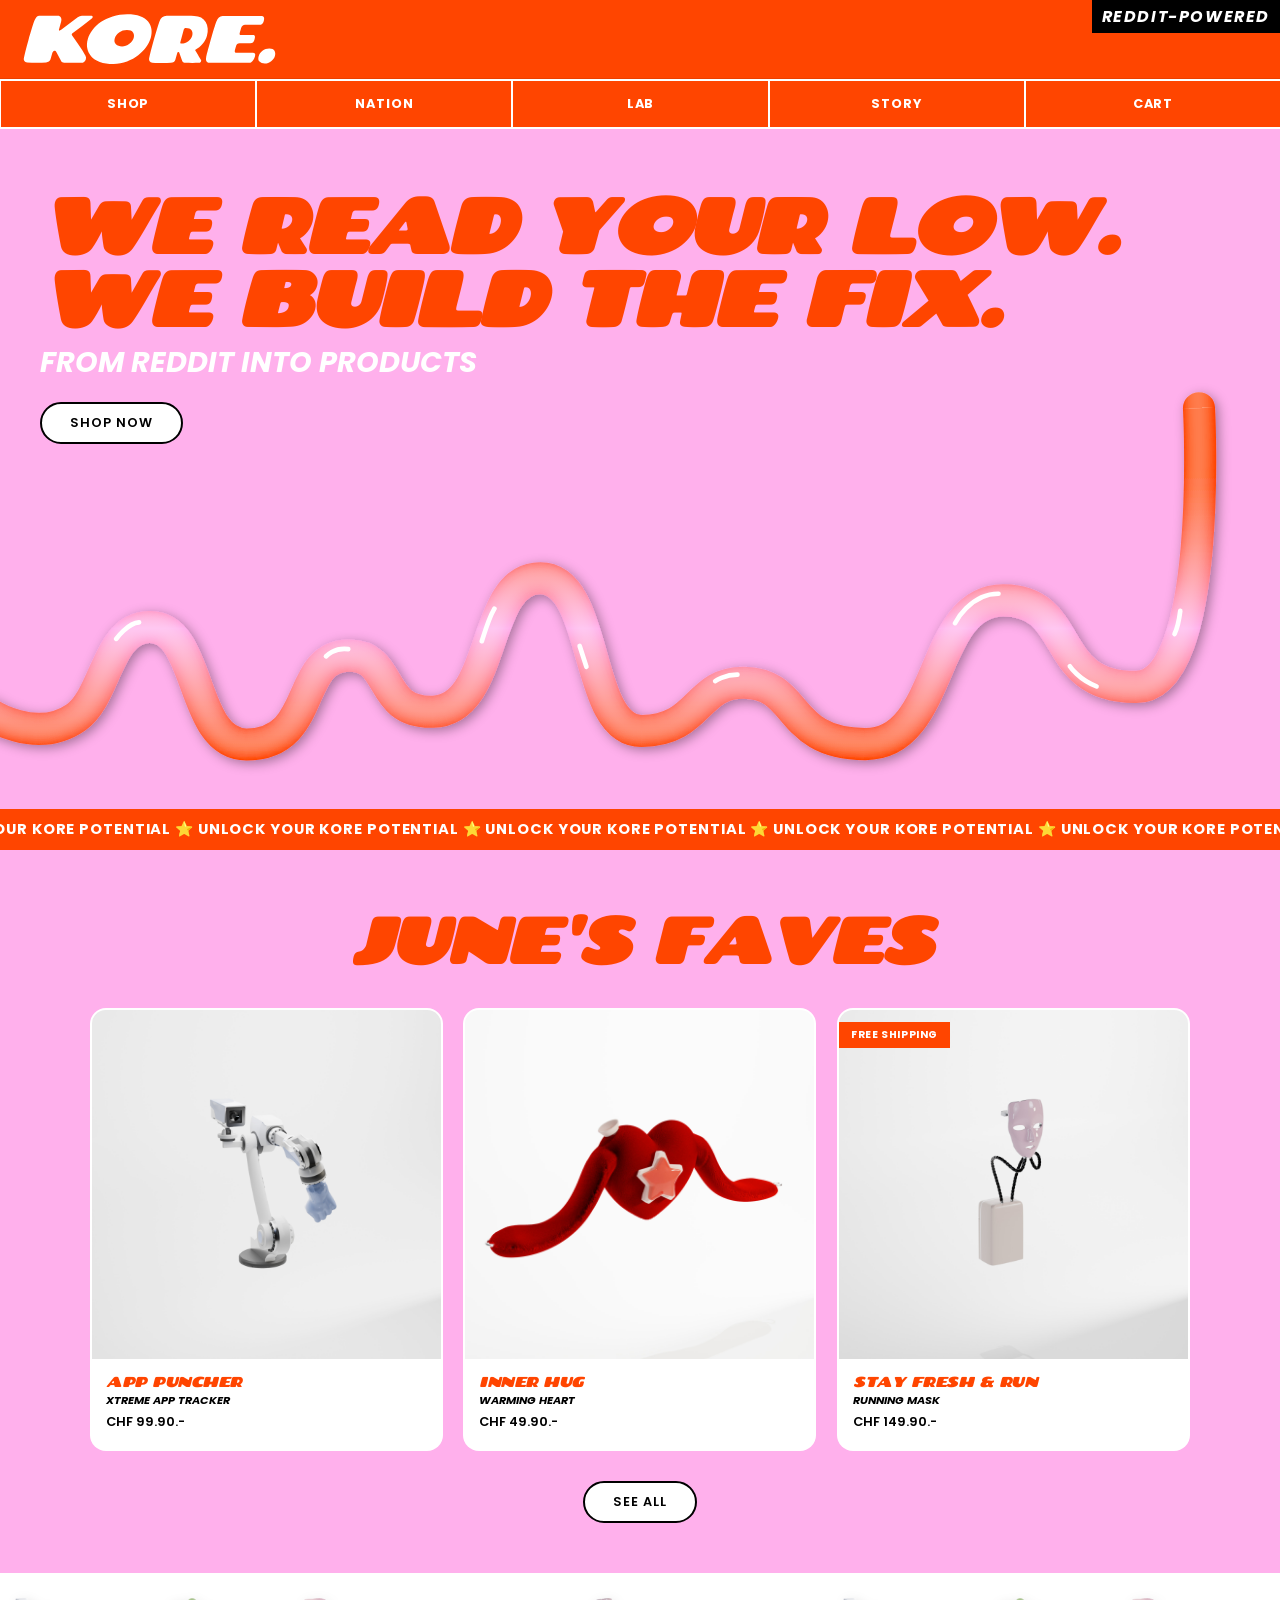
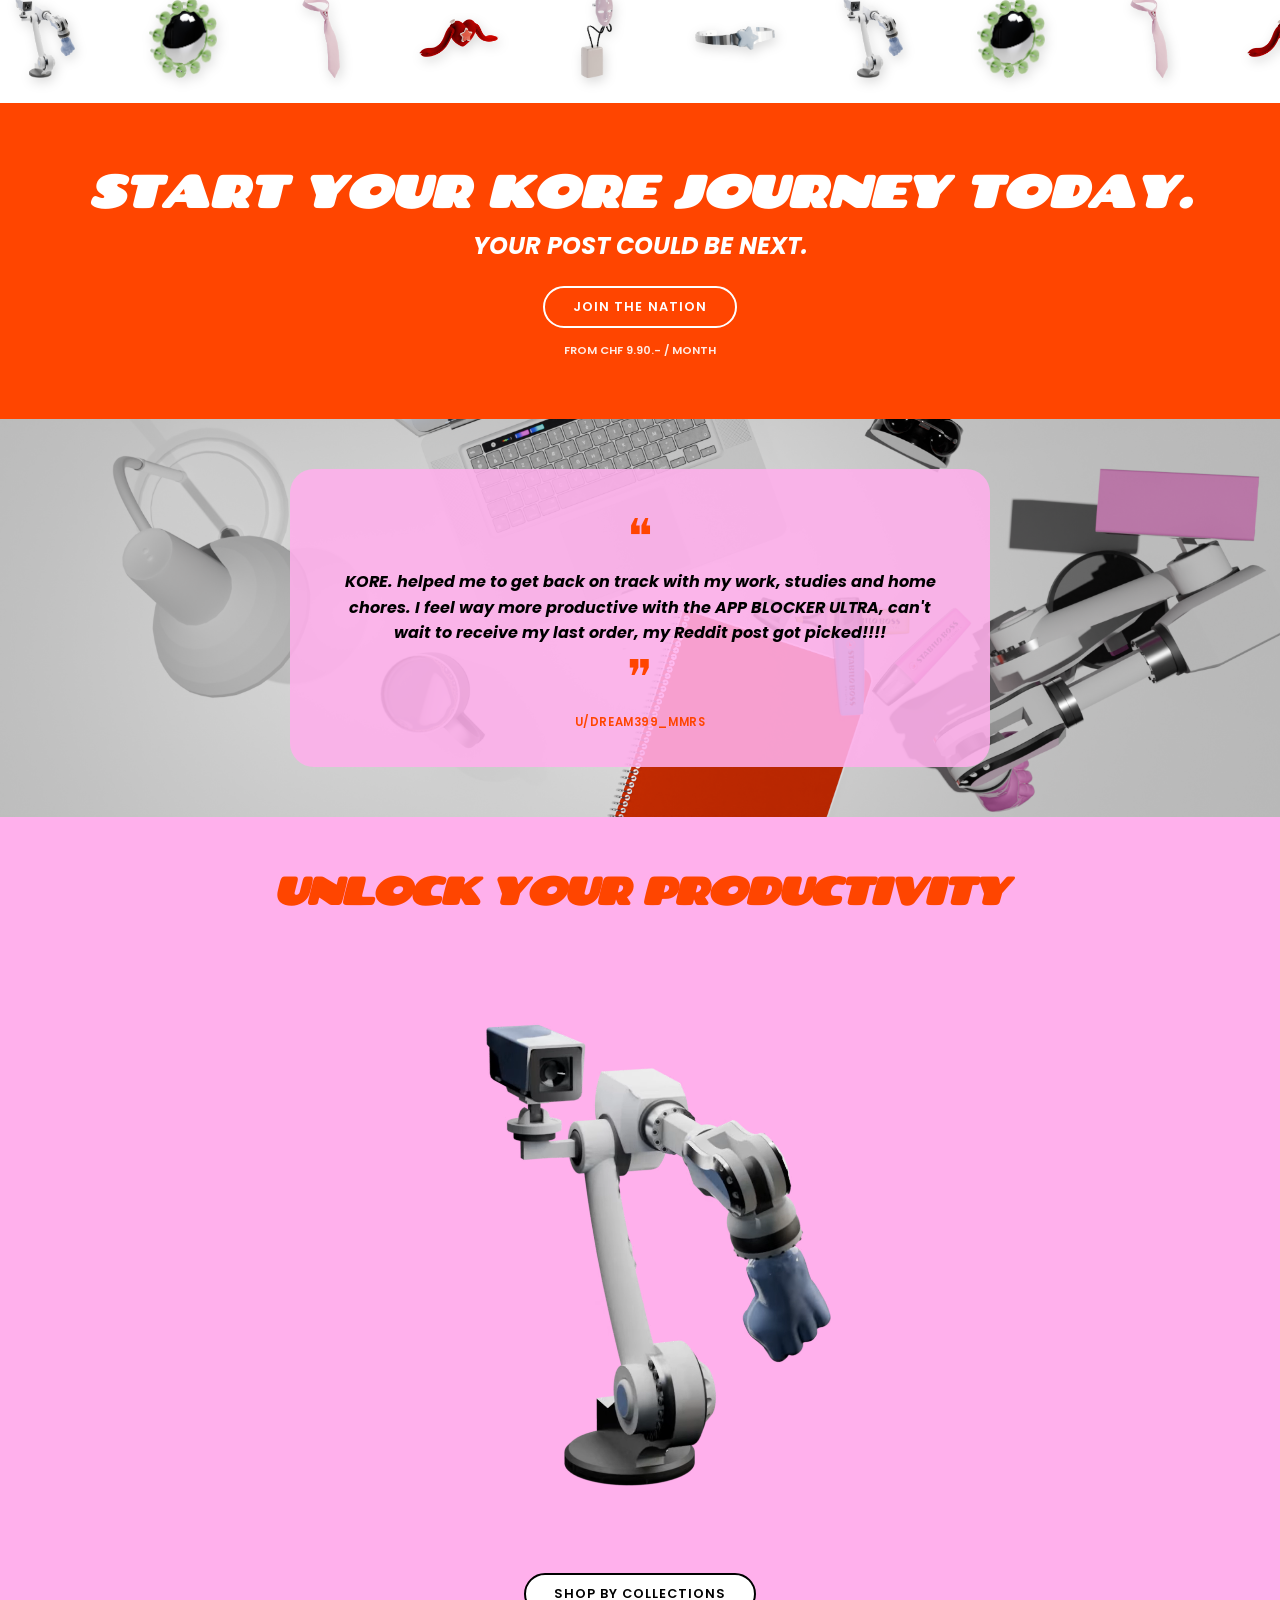
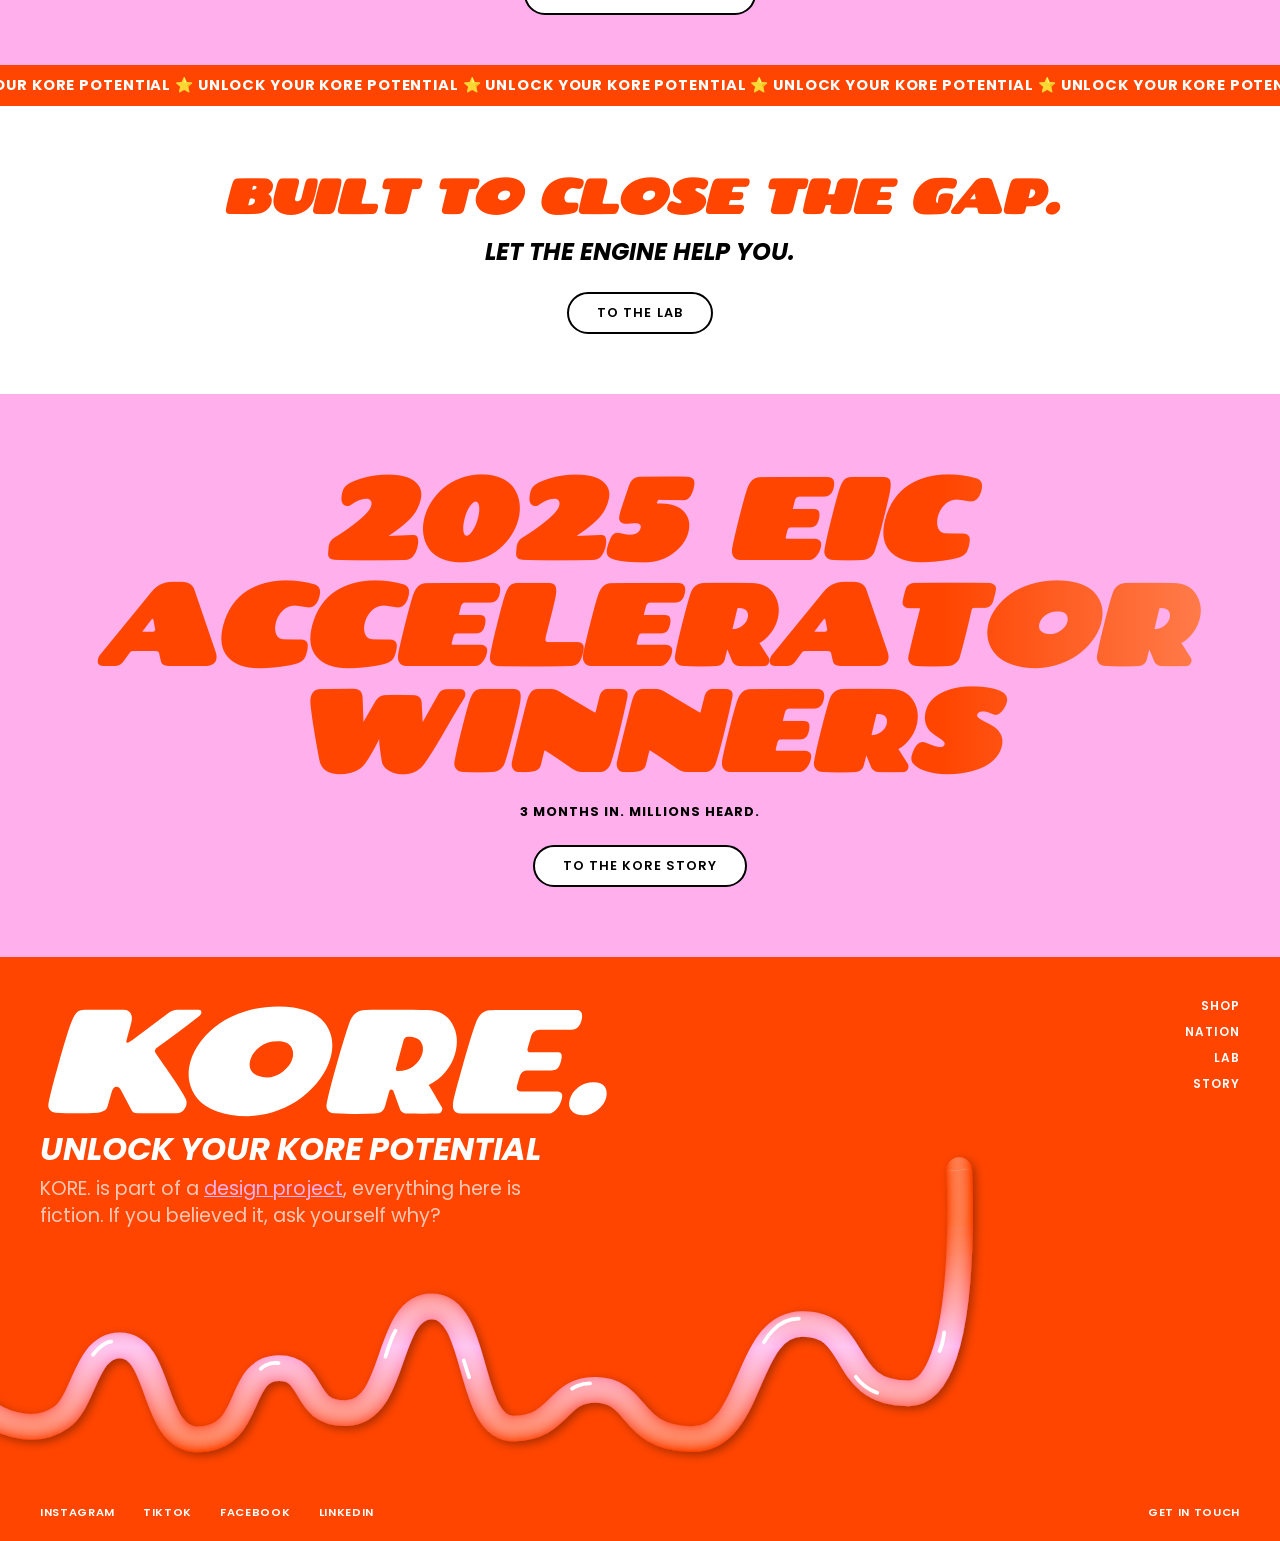
==== index.html @ fab0825c "first commit" ====
<!DOCTYPE html>
<html lang="en">
<head>
  <meta charset="UTF-8">
  <meta name="viewport" content="width=device-width, initial-scale=1.0">
  <title>KORE. — Unlock Your Kore Potential</title>
  <link rel="preconnect" href="https://fonts.googleapis.com">
  <link href="https://fonts.googleapis.com/css2?family=Chango&family=Poppins:ital,wght@0,600;1,400;1,700&display=swap" rel="stylesheet">
  <link rel="icon" type="image/svg+xml" href="assets/favicon.svg">
  <link rel="stylesheet" href="style.css">
</head>
<body data-page="home">

<nav id="navbar">
  <div class="navbar-top">
    <a href="index.html" class="logo"><img src="assets/logo.svg" alt="KORE logo" class="site-logo"></a>
    <div class="reddit-badge">REDDIT-POWERED</div>
  </div>
  <div class="navbar-bottom">
    <ul class="nav-links">
      <li><a href="shop.html" data-page="shop">SHOP</a></li>
      <li><a href="community.html" data-page="community">NATION</a></li>
      <li><a href="lab.html" data-page="lab">LAB</a></li>
      <li><a href="story.html" data-page="story">STORY</a></li>
      <li><a href="cart.html" data-page="cart" class="cart-link">CART <span class="cart-count" id="cart-count">0</span></a></li>
    </ul>
  </div>
</nav>

<section class="hero">
  <div class="hero-text">
    <h1>WE READ YOUR LOW.<br>WE BUILD THE FIX.</h1>
    <p class="subtitle">FROM REDDIT INTO PRODUCTS</p>
    <a href="shop.html" class="btn-outline">SHOP NOW</a>
  </div>
  <div class="wave-container">
    <img src="assets/wave-orange-rose.svg" alt="" class="wave-img" aria-hidden="true" onerror="this.src='assets/wave-web.png'">
  </div>
</section>

<div class="ticker-wrap">
  <div class="ticker">
    <span> UNLOCK YOUR KORE POTENTIAL ⭐️ UNLOCK YOUR KORE POTENTIAL ⭐️ UNLOCK YOUR KORE POTENTIAL ⭐️ UNLOCK YOUR KORE POTENTIAL ⭐️ UNLOCK YOUR KORE POTENTIAL ⭐️ UNLOCK YOUR KORE POTENTIAL ⭐️ UNLOCK YOUR KORE POTENTIAL ⭐️ UNLOCK YOUR KORE POTENTIAL ⭐️ UNLOCK YOUR KORE POTENTIAL ⭐️ </span><span aria-hidden="true"> UNLOCK YOUR KORE POTENTIAL ⭐️ UNLOCK YOUR KORE POTENTIAL ⭐️ UNLOCK YOUR KORE POTENTIAL ⭐️ UNLOCK YOUR KORE POTENTIAL ⭐️ UNLOCK YOUR KORE POTENTIAL ⭐️ UNLOCK YOUR KORE POTENTIAL ⭐️ UNLOCK YOUR KORE POTENTIAL ⭐️ UNLOCK YOUR KORE POTENTIAL ⭐️ UNLOCK YOUR KORE POTENTIAL ⭐️</span>
  </div>
</div>

<section class="faves-section">
  <h2>JUNE'S FAVES</h2>
  <div class="products-grid" id="faves-grid"><p class="loading-placeholder">Loading…</p></div>
  <a href="shop.html" class="btn-outline">SEE ALL</a>
</section>

<div class="float-banner" aria-hidden="true">
  <div class="float-track">
    <!-- Duplique tous les items deux fois pour la boucle seamless -->
    <div class="float-item"><img src="assets/objects/apppuncher.png" alt=""></div>
    <div class="float-item"><img src="assets/objects/believeit.png" alt=""></div>
    <div class="float-item"><img src="assets/objects/deeptie.png" alt=""></div>
    <div class="float-item"><img src="assets/objects/innerhug.png" alt=""></div>
    <!-- Répétition exacte pour boucle infinie seamless -->
    <div class="float-item"><img src="assets/objects/stayfresh.png" alt=""></div>
    <div class="float-item"><img src="assets/objects/unfog.png" alt=""></div>
       <div class="float-item"><img src="assets/objects/apppuncher.png" alt=""></div>
    <div class="float-item"><img src="assets/objects/believeit.png" alt=""></div>
    <div class="float-item"><img src="assets/objects/deeptie.png" alt=""></div>
    <div class="float-item"><img src="assets/objects/innerhug.png" alt=""></div>
    <!-- Répétition exacte pour boucle infinie seamless -->
    <div class="float-item"><img src="assets/objects/stayfresh.png" alt=""></div>
    <div class="float-item"><img src="assets/objects/unfog.png" alt=""></div>
      <div class="float-item"><img src="assets/objects/apppuncher.png" alt=""></div>
    <div class="float-item"><img src="assets/objects/believeit.png" alt=""></div>
    <div class="float-item"><img src="assets/objects/deeptie.png" alt=""></div>
    <div class="float-item"><img src="assets/objects/innerhug.png" alt=""></div>
    <!-- Répétition exacte pour boucle infinie seamless -->
    <div class="float-item"><img src="assets/objects/stayfresh.png" alt=""></div>
    <div class="float-item"><img src="assets/objects/unfog.png" alt=""></div>
  </div>
</div>

<section class="cta-band home-bands">
  <h2>Start your kore journey today.</h2>
  <p class="subtitle">Your post could be next.</p>
  <a href="community.html" class="btn-white">JOIN THE NATION</a>
  <p class="small-text">FROM CHF 9.90.- / MONTH</p>
</section>

<section class="testimonial-section">
  <div class="testimonial">
    <span class="quote-mark left">❝</span>
    <p>KORE. helped me to get back on track with my work, studies and home chores. I feel way more productive with the APP BLOCKER ULTRA, can't wait to receive my last order, my Reddit post got picked!!!!</p>
    <span class="quote-mark right">❞</span>
    <span class="reddit-user">U/DREAM399_MMRS</span>
  </div>
</section>

<section class="productivity-section">
  <h2>UNLOCK YOUR PRODUCTIVITY</h2>
  <div style="max-width:900px;margin:0 auto;overflow:hidden;">
    <video src="assets/apppuncher.webm" autoplay loop muted playsinline style="width:70%;display:block;margin:0 auto;transform:scale(1.5);transform-origin:center center;"></video>
  </div>
  <a href="shop.html" class="btn-outline">SHOP BY COLLECTIONS</a>
</section>

<div class="ticker-wrap">
  <div class="ticker">
    <span> UNLOCK YOUR KORE POTENTIAL ⭐️ UNLOCK YOUR KORE POTENTIAL ⭐️ UNLOCK YOUR KORE POTENTIAL ⭐️ UNLOCK YOUR KORE POTENTIAL ⭐️ UNLOCK YOUR KORE POTENTIAL ⭐️ UNLOCK YOUR KORE POTENTIAL ⭐️ UNLOCK YOUR KORE POTENTIAL ⭐️ UNLOCK YOUR KORE POTENTIAL ⭐️ UNLOCK YOUR KORE POTENTIAL ⭐️ </span><span aria-hidden="true"> UNLOCK YOUR KORE POTENTIAL ⭐️ UNLOCK YOUR KORE POTENTIAL ⭐️ UNLOCK YOUR KORE POTENTIAL ⭐️ UNLOCK YOUR KORE POTENTIAL ⭐️ UNLOCK YOUR KORE POTENTIAL ⭐️ UNLOCK YOUR KORE POTENTIAL ⭐️ UNLOCK YOUR KORE POTENTIAL ⭐️ UNLOCK YOUR KORE POTENTIAL ⭐️ UNLOCK YOUR KORE POTENTIAL ⭐️</span>
  </div>
</div>

<section class="lab-promo home-bands">
  <h2>Built to close the gap.</h2>
  <p class="subtitle">Let the engine help you.</p>
  <a href="lab.html" class="btn-outline">TO THE LAB</a>
</section>


<section class="tagline-section">
  <h2 class="tagline-big">2025 EIC ACCELERATOR WINNERS</h2>
  <p class="accelerator">3 months in. Millions heard.</p>
  <a href="story.html" class="btn-outline">TO THE KORE STORY</a>
</section>

<footer>
  <div class="footer-top">
    <div class="footer-brand">
      <a href="index.html" class="logo footer-logo"><img src="assets/logo.svg" alt="KORE logo" class="site-logo"></a>
      <p class="footer-tagline">UNLOCK YOUR KORE POTENTIAL</p>
      <p class="footer-disclaimer">KORE. is part of a <a href="project.html">design project</a>, everything here is fiction. If you believed it, ask yourself why?</p>
      <div class="footer-wave">
        <img src="assets/wave-orange-rose.svg" alt="" aria-hidden="true" onerror="this.src='assets/wave-web.png'" >
      </div>
    </div>
    <nav class="footer-nav">
      <a href="shop.html">SHOP</a>
      <a href="community.html">NATION</a>
      <a href="lab.html">LAB</a>
      <a href="story.html">STORY</a>
    </nav>
  </div>
  <div class="footer-bottom">
    <a href="#">INSTAGRAM</a>
    <a href="#">TIKTOK</a>
    <a href="#">FACEBOOK</a>
    <a href="#">LINKEDIN</a>
    <a href="#" class="get-in-touch">GET IN TOUCH</a>
  </div>
</footer>

<script src="csv-loader.js"></script>
<script src="app.js"></script>
<script src="animations.js"></script>
<script>
  window.onDataReady = function () {
    const june = products.filter(p => p.month === 'June').slice(0, 3);
    const productivity = products.filter(p => p.collection === 'Productivity').slice(0, 3);
    renderProducts('faves-grid', june.length ? june : products.slice(0, 3), true);
    renderProducts('productivity-grid', productivity.length ? productivity : products.slice(0, 3), false);
  };
  initKORE();
</script>
</body>
</html>
---- style.css ----
/* ============================================
   KORE. — Global Stylesheet
   Colors: #FF4500 (orange), #FFB0EC (pink), #000, #FFF
   Fonts: Chango (titles/logo), Poppins (body)
   ============================================ */

:root {
  --orange: #FF4500;
  --pink: #FFB0EC;
  --black: #000000;
  --white: #FFFFFF;
  --font-title: 'Chango', cursive;
  --font-body: 'Poppins', sans-serif;
}

/* ── CHANGO (titre) — toujours en italique ──────────────────── */
.logo,
.hero-text h1,
.page-title,
.faves-section h2,
.productivity-section h2,
.product-name,
.cta-band h2,
.lab-promo h2,
.tagline-big,
.page-hero h1,
.plans-section h2,
.plan-name,
.success-section h2,
.reddit-cta h2,
.bot-section h2,
.engine-section h2,
.analysis-label,
.need-result,
.solution-result,
.story-disclaimer p,
.cart-item-name,
.cart-summary h3,
.checkout-page h1,
.checkout-form-section h2,
.checkout-order-summary h2,
.modal-title,
.modal-subtitle,
.subscribe-page h1,
.btn-run { font-style: italic; }

*, *::before, *::after { box-sizing: border-box; margin: 0; padding: 0; }

html { scroll-behavior: smooth; }

body {
  font-family: var(--font-body);
  background: var(--pink);
  color: var(--black);
  overflow-x: hidden;
}

/* ── OVERFLOW GUARD ─────────────────────────────────────────── */
html, body { max-width: 100%; overflow-x: hidden; }
*, *::before, *::after { max-width: 100%; }
.ticker-wrap, .ticker, .ticker span { max-width: none; }

/* ============================================ NAVBAR ── */

#navbar {
  position: sticky;
  top: 0;
  z-index: 1000;
}

.navbar-top {
  background: var(--orange);
  display: flex;
  align-items: center;
  padding: 10px 0 10px 20px;
  position: relative;
  min-height: 68px;
}

.logo {
  font-family: var(--font-title);
  font-size: 6.2rem;
  color: var(--white);
  text-decoration: none;
  letter-spacing: -3px;
  font-style: italic;
  line-height: 1;
  display: inline-block;
}

.logo img { display: block; max-height: 6.2rem; width: auto; }
.navbar-top .logo img { max-height: 3.6rem; }
.footer-logo img { max-height: 8rem; }

.reddit-badge {
  font-family: var(--font-body);
  font-weight: 700;
  font-size: 1rem;
  background: var(--black);
  color: var(--white);
  padding: 4px 10px 3px;
  letter-spacing: 0.1em;
  text-transform: uppercase;
  position: absolute;
  top: 0;
  right: 0;
  font-style: italic;
  line-height: 1.6;
}

.navbar-bottom {
  background: var(--orange);
  display: flex;
  align-items: stretch;
  border-top: 1px solid rgba(0,0,0,0.08);
}

.nav-links {
  display: flex;
  list-style: none;
  width: 100%;
}

.nav-links li {
  flex: 1;
  display: flex;
  border-top: 2px solid var(--white);
  border-bottom: 2px solid var(--white);
  border-right: 1px solid var(--white);
  border-left: 1px solid var(--white);
}
.nav-links li:last-child { border-right: none; }

.nav-links li a {
  display: flex;
  align-items: center;
  justify-content: center;
  width: 100%;
  padding: 14px 6px;
  font-family: var(--font-body);
  font-weight: 700;
  font-size: 0.8rem;
  text-decoration: none;
  color: var(--white);
  letter-spacing: 0.07em;
  text-transform: uppercase;
  transition: background 0.12s, color 0.12s;
  text-align: center;
  white-space: nowrap;
}
.nav-links li a:hover { background: rgba(255,255,255,0.18); }
.nav-links li a.active { background: var(--white); color: var(--orange); font-weight: 700; }

.cart-link { position: relative; }
.cart-count {
  display: inline-flex;
  align-items: center;
  justify-content: center;
  color: var(--white);
  border-radius: 50%;
  width: 18px;
  height: 18px;
  font-size: 0.55rem;
  font-weight: 700;
  margin-left: 5px;
  vertical-align: middle;
  line-height: 1;
}
.nav-links li a.active .cart-count { color: var(--orange); }

/* ============================================ HERO ── */

.hero {
  background: var(--pink);
  padding: 60px 40px;
  position: relative;
  min-height: 680px;
  overflow: hidden;
}

.hero-text {
  position: relative;
  z-index: 1;
}

.hero-text h1 {
  font-family: var(--font-title);
  font-size: clamp(3rem, 6vw, 7.5rem);
  line-height: 0.95;
  color: var(--orange);
  letter-spacing: -3px;
  text-transform: uppercase;
  animation: heroSlide 0.9s cubic-bezier(0.22,1,0.36,1) both;
}

.hero-text .subtitle {
  animation: heroSlide 0.9s cubic-bezier(0.22,1,0.36,1) 0.15s both;
}

.hero-text .btn-outline {
  animation: heroSlide 0.9s cubic-bezier(0.22,1,0.36,1) 0.28s both;
}

@keyframes heroSlide {
  from { opacity: 0; transform: translateY(50px); }
  to   { opacity: 1; transform: none; }
}

.subtitle {
  font-family: var(--font-body);
  font-style: italic;
  font-weight: 700;
  font-size: 1.8rem;
  margin: 12px 0 24px;
  text-transform: uppercase;
  color: var(--white);
  line-height: 2rem;
}

.wave-container {
  position: absolute;
  right: 0;
  bottom: 0;
  top: 0;
  width: 100%;
  pointer-events: none;
  display: flex;
  align-items: flex-end;
  z-index: 0;
  will-change: transform;
  transition: transform 0.12s ease-out;
}

.wave-img {
  width: 100%;
  height: auto;
  display: block;
  filter: none;
  z-index: 0;
}

.page-title {
    font-family: var(--font-title);
  font-size: clamp(3rem, 6vw, 7.5rem);
  line-height: 0.95;
  color: var(--orange);
  letter-spacing: -3px;
  text-transform: uppercase;
  animation: heroSlide 0.9s cubic-bezier(0.22,1,0.36,1) both;
}

.cart-page .page-title {
  margin-bottom: 5vh;
}

/* ============================================ BUTTONS ── */

.btn-outline {
  display: inline-block;
  border: 2px solid var(--black);
  background: var(--white);
  color: var(--black);
  font-family: var(--font-body);
  font-weight: 600;
  font-size: 0.8rem;
  padding: 10px 28px;
  text-decoration: none;
  text-transform: uppercase;
  letter-spacing: 0.08em;
  cursor: pointer;
  border-radius: 30px;
  z-index: 100;
  transition: transform 0.2s cubic-bezier(0.34,1.56,0.64,1), background 0.15s, color 0.15s, box-shadow 0.2s;
}
.btn-outline:hover { background: var(--black); color: var(--white); transform: scale(1.06); box-shadow: 3px 3px 0 var(--orange); }
.btn-outline:active { transform: scale(0.97); }

.btn-white {
  display: inline-block;
  border: 2px solid var(--white);
  background: transparent;
  color: var(--white);
  font-family: var(--font-body);
  font-weight: 600;
  font-size: 0.8rem;
  padding: 10px 28px;
  text-decoration: none;
  text-transform: uppercase;
  letter-spacing: 0.08em;
  cursor: pointer;
  border-radius: 30px;
  transition: background 0.15s, color 0.15s;
}
.btn-white:hover { background: var(--white); color: var(--orange); }

.btn-orange {
  display: inline-block;
  border: 2px solid var(--orange);
  background: var(--orange);
  color: var(--white);
  font-family: var(--font-body);
  font-weight: 700;
  font-size: 0.8rem;
  padding: 10px 28px;
  text-decoration: none;
  text-transform: uppercase;
  letter-spacing: 0.08em;
  cursor: pointer;
  border-radius: 30px;
  position: relative;
  overflow: hidden;
  transition: transform 0.2s cubic-bezier(0.34,1.56,0.64,1), background 0.15s, color 0.15s, box-shadow 0.2s;
}
.btn-orange:hover { background: transparent; color: var(--orange); transform: scale(1.07); box-shadow: 3px 3px 0 var(--black); }
.btn-orange:active { transform: scale(0.97); }

/* ============================================ TICKER ── */

.ticker-wrap {
  background: var(--orange);
  overflow: hidden;
  padding: 10px 0;
  white-space: nowrap;
}

.ticker {
  display: flex;
  width: max-content;
  animation: tickerLeft 18s linear infinite;
}
.ticker-right { animation: tickerRight 18s linear infinite; }

.ticker span {
  display: inline-block;
  font-family: var(--font-body);
  font-weight: 700;
  font-size: 0.92rem;
  text-transform: uppercase;
  letter-spacing: 0.06em;
  color: var(--white);
  white-space: nowrap;
  padding-right: 60px;
}

.ticker-white { background: var(--white); }
.ticker-white .ticker span { color: var(--black); }

@keyframes tickerLeft {
  0%   { transform: translateX(0); }
  100% { transform: translateX(-50%); }
}
@keyframes tickerRight {
  0%   { transform: translateX(-50%); }
  100% { transform: translateX(0); }
}

/* ============================================ PRODUCT SECTIONS ── */

.faves-section, .productivity-section {
  background: var(--pink);
  padding: 50px 40px;
  text-align: center;
}

.faves-section h2 {
  font-family: var(--font-title);
  font-size: clamp(2.4rem, 5vw, 4rem);
  color: var(--orange);
  text-transform: uppercase;
  letter-spacing: -2px;
  margin-bottom: 30px;
}

.productivity-section h2 {
  font-family: var(--font-title);
  font-size: clamp(2.4rem, 3vw, 4rem);
  color: var(--orange);
  text-transform: uppercase;
  letter-spacing: -2px;
  margin-bottom: 30px;
}

.products-grid {
  display: grid;
  grid-template-columns: repeat(3, 1fr);
  gap: 20px;
  max-width: 1100px;
  margin: 0 auto 30px;
}

#productivity-grid {
  display: grid;
  grid-template-columns: repeat(2, 1fr);
  gap: 20px;
  max-width: 750px;
  margin: 0 auto 30px;
}

.product-card {
  background: var(--white);
  cursor: pointer;
  position: relative;
  text-align: left;
  border-radius: 16px;
  overflow: hidden;
  border: 2px solid transparent;
  transition: transform 0.28s cubic-bezier(0.34,1.56,0.64,1), box-shadow 0.28s ease, border-color 0.15s;
  will-change: transform;
}
.product-card:hover {
  transform: translateY(-8px) scale(1.025);
  box-shadow: 6px 10px 0 var(--orange);
  border-color: var(--orange);
}

.product-img-wrap {
  width: 100%;
  aspect-ratio: 1;
  background: #f5f5f5;
  overflow: hidden;
  display: flex;
  align-items: center;
  justify-content: center;
  position: relative;
}
.product-img-wrap img {
  width: 100%;
  height: 100%;
  object-fit: cover;
  transition: transform 0.45s cubic-bezier(0.22,1,0.36,1);
}
.product-card:hover .product-img-wrap img { transform: scale(1.06); }

.coming-soon-placeholder {
  display: flex;
  flex-direction: column;
  align-items: center;
  justify-content: center;
  height: 100%;
  width: 100%;
  background: #f0f0f0;
  color: #999;
  font-family: var(--font-body);
  font-size: 0.7rem;
  font-weight: 600;
  text-align: center;
  gap: 8px;
  padding: 20px;
}
.coming-soon-placeholder .cs-icon { font-size: 2rem; }
.coming-soon-placeholder .cs-text { text-transform: uppercase; letter-spacing: 0.05em; }

.free-shipping-tag {
  position: absolute;
  top: 12px;
  left: 0;
  z-index: 1;
  background: var(--orange);
  color: var(--white);
  font-family: var(--font-body);
  font-weight: 700;
  font-size: 0.65rem;
  padding: 5px 12px;
  text-transform: uppercase;
  letter-spacing: 0.06em;
}

.product-info { padding: 14px 14px 18px; }

.product-name {
  font-family: var(--font-title);
  font-size: 0.9rem;
  text-transform: uppercase;
  color: var(--orange);
  letter-spacing: -0.5px;
  margin-bottom: 2px;
}

.product-subtitle {
  font-family: var(--font-body);
  font-style: italic;
  font-weight: 700;
  font-size: 0.7rem;
  text-transform: uppercase;
  color: var(--black);
  margin-bottom: 4px;
}

.product-price {
  font-family: var(--font-body);
  font-weight: 600;
  font-size: 0.8rem;
  color: var(--black);
}

/* ============================================ CTA BAND ── */

.cta-band {
  background: var(--rose);
  color: var(--orange);
  padding: 60px 40px;
  text-align: center;
}
.cta-band.home-bands { background: var(--orange); color: var(--white); }

.cta-band h2 {
  font-family: var(--font-title);
  font-size: clamp(1.8rem, 4vw, 2.8rem);
  text-transform: uppercase;
  letter-spacing: -1px;
  margin-bottom: 10px;
}

.cta-band .subtitle {
  font-family: var(--font-body);
  font-style: italic;
  font-weight: 700;
  font-size: 1.5rem;
  text-transform: uppercase;
  margin-bottom: 24px;
}

.cta-band .small-text {
  font-family: var(--font-body);
  font-size: 0.7rem;
  font-weight: 600;
  margin-top: 14px;
  opacity: 0.9;
  text-transform: uppercase;
}

/* ============================================ TESTIMONIAL ── */

.testimonial-section {
  background: url('assets/background.png') center center / cover no-repeat;
  padding: 50px 80px;
  text-align: center;
}

.testimonial {
  max-width: 700px;
  margin: 0 auto;
  position: relative;
  background: rgba(255, 176, 236, 0.88);
  padding: 36px 48px;
  border-radius: 24px;
  display: inline-block;
  width: fit-content;
}

.testimonial p {
  font-family: var(--font-body);
  font-style: italic;
  font-weight: 700;
  font-size: 1rem;
  line-height: 1.6;
  color: var(--black);
}

.quote-mark {
  font-size: 3rem;
  color: var(--orange);
  line-height: 1;
  display: block;
  margin: 8px 0;
}

.reddit-user {
  font-family: var(--font-body);
  font-weight: 600;
  font-size: 0.72rem;
  color: var(--orange);
  letter-spacing: 0.05em;
  margin-top: 12px;
  display: block;
}

/* ============================================ LAB PROMO ── */

.lab-promo {
  background: var(--rose);
  color: var(--white);
  padding: 60px 40px;
  text-align: center;
}
.lab-promo.home-bands { background: var(--white); color: var(--orange); }
.lab-promo.home-bands .subtitle { color: var(--black); }

.lab-promo h2 {
  font-family: var(--font-title);
  font-size: clamp(1.8rem, 4vw, 3rem);
  text-transform: uppercase;
  letter-spacing: -1px;
  color: var(--orange);
  margin-bottom: 10px;
}

.lab-promo .subtitle {
  font-family: var(--font-body);
  font-style: italic;
  font-weight: 700;
  font-size: 1.5rem;
  text-transform: uppercase;
  color: var(--white);
  margin-bottom: 24px;
}

/* ============================================ TAGLINE ── */

.tagline-section {
  background: var(--pink);
  padding: 70px 40px;
  text-align: center;
}

.tagline-big {
  font-family: var(--font-title);
  font-size: clamp(3.5rem, 9vw, 7rem);
  text-transform: uppercase;
  letter-spacing: -3px;
  line-height: 0.95;
  margin-bottom: 20px;
  background: linear-gradient(90deg, var(--orange) 0%, var(--orange) 25%, #ffffff 50%, #ffb0ec 75%, var(--orange) 100%);
  background-size: 300% auto;
  -webkit-background-clip: text;
  -webkit-text-fill-color: transparent;
  background-clip: text;
  animation: gradientShift 12s linear infinite;
}

@keyframes gradientShift {
  0%   { background-position: 0% center; }
  100% { background-position: 300% center; }
}

.accelerator {
  font-family: var(--font-body);
  font-weight: 700;
  font-size: 0.8rem;
  text-transform: uppercase;
  letter-spacing: 0.08em;
  margin-bottom: 24px;
  color: var(--black);
}

/* ============================================ FOOTER ── */

footer {
  position: relative;
  background: var(--orange);
  color: var(--white);
  padding: 40px 40px 0;
}

.footer-top {
  display: flex;
  justify-content: space-between;
  align-items: flex-start;
  gap: 40px;
  padding-bottom: 260px;
}

.footer-logo {
  font-size: 8rem;
  color: var(--white);
  display: block;
  margin-bottom: 6px;
}

.footer-tagline {
  font-family: var(--font-body);
  font-style: italic;
  font-weight: 700;
  font-size: 2rem;
  text-transform: uppercase;
  color: var(--white);
  margin-bottom: 10px;
  line-height: 2.2rem;
}

.footer-disclaimer {
  font-family: var(--font-body);
  font-size: 1.2rem;
  color: rgba(255,255,255,0.7);
  max-width: 500px;
  line-height: 1.4;
}

.footer-disclaimer a {
  color: var(--pink);
  text-decoration: underline;
}

.footer-wave {
  position: absolute;
  left: 0;
  bottom: 0;
  width: 80%;
  pointer-events: none;
  display: flex;
  align-items: flex-end;
  padding-bottom: 50px;
  z-index: 0;
}
.footer-wave img { width: 100%; height: auto; display: block; filter: none; }

.footer-nav {
  display: flex;
  flex-direction: column;
  gap: 8px;
  align-items: flex-end;
}

.footer-nav a {
  font-family: var(--font-body);
  font-weight: 600;
  font-size: 0.75rem;
  text-decoration: none;
  color: var(--white);
  text-transform: uppercase;
  letter-spacing: 0.08em;
  transition: opacity 0.15s;
}
.footer-nav a:hover { opacity: 0.7; }

.footer-bottom {
  padding: 14px 0 20px;
  display: flex;
  gap: 28px;
  align-items: center;
  z-index: 1;
}

.footer-bottom a {
  font-family: var(--font-body);
  font-weight: 600;
  font-size: 0.7rem;
  text-decoration: none;
  color: var(--white);
  text-transform: uppercase;
  letter-spacing: 0.06em;
  transition: opacity 0.15s;
}
.footer-bottom a:hover { opacity: 0.7; }

.get-in-touch { margin-left: auto !important; }

/* ============================================ PAGE HEADERS ── */

.page-hero { background: var(--pink); padding: 50px 40px 30px; }
.page-hero h1 {
  font-family: var(--font-title);
  font-size: clamp(2rem, 5vw, 3.5rem);
  color: var(--orange);
  text-transform: uppercase;
  letter-spacing: -2px;
  line-height: 1;
}

/* ============================================ SHOP PAGE ── */

.shop-filters {
  background: var(--pink);
  padding: 16px 40px;
  display: flex;
  gap: 20px;
  align-items: center;
  flex-wrap: wrap;
}

.filter-btn {
  font-family: var(--font-body);
  font-weight: 600;
  font-size: 0.72rem;
  text-transform: uppercase;
  letter-spacing: 0.06em;
  background: none;
  border: 1px solid var(--black);
  padding: 6px 14px;
  cursor: pointer;
  transition: background 0.15s;
}
.filter-btn:hover, .filter-btn.active { background: var(--black); color: var(--white); }

.sort-select {
  margin-left: auto;
  font-family: var(--font-body);
  font-weight: 600;
  font-size: 0.72rem;
  text-transform: uppercase;
  border: 1px solid var(--black);
  padding: 6px 14px;
  background: transparent;
  cursor: pointer;
}

.shop-grid-wrap { background: var(--pink); padding: 30px 40px 60px; }

.shop-products-grid {
  display: grid;
  grid-template-columns: repeat(3, 1fr);
  gap: 20px;
  max-width: 1100px;
  margin: 0 auto;
}

/* ============================================ PRODUCT PAGE ── */

.product-page { background: var(--pink); padding: 30px 40px 60px; }

.product-breadcrumb {
  font-family: var(--font-body);
  font-size: 0.72rem;
  font-weight: 600;
  text-transform: uppercase;
  color: var(--black);
  margin-bottom: 20px;
  display: flex;
  align-items: center;
  gap: 8px;
}
.product-breadcrumb a { color: var(--orange); text-decoration: none; }

.product-layout {
  display: grid;
  grid-template-columns: 1fr 1fr;
  gap: 50px;
  max-width: 1000px;
}

.product-main-img {
  width: 100%;
  aspect-ratio: 1;
  background: var(--white);
  overflow: hidden;
  position: relative;
  display: flex;
  align-items: center;
  justify-content: center;
  border-radius: 16px;
}
.product-main-img img { width: 100%; height: 100%; object-fit: cover; }

.product-thumbs { display: flex; gap: 10px; margin-top: 12px; }

.product-thumb {
  width: 70px;
  height: 70px;
  background: var(--white);
  overflow: hidden;
  cursor: pointer;
  border: 2px solid transparent;
  border-radius: 8px;
  transition: border-color 0.15s;
  display: flex;
  align-items: center;
  justify-content: center;
}
.product-thumb.active { border-color: var(--orange); }
.product-thumb img { width: 100%; height: 100%; object-fit: cover; }

.product-details { padding-top: 10px; }

.product-details .free-ship {
  background: var(--orange);
  color: var(--white);
  font-family: var(--font-body);
  font-weight: 700;
  font-size: 0.65rem;
  padding: 5px 12px;
  text-transform: uppercase;
  letter-spacing: 0.06em;
  display: inline-block;
  margin-bottom: 16px;
}

.product-details h1 {
  font-family: var(--font-title);
  font-size: 2.5rem;
  color: var(--orange);
  text-transform: uppercase;
  letter-spacing: -1px;
  margin-bottom: 6px;
}

.product-details .subtitle-label {
  font-family: var(--font-body);
  font-weight: 700;
  font-size: 0.75rem;
  text-transform: uppercase;
  color: var(--black);
  letter-spacing: 0.08em;
  margin-bottom: 16px;
}

.product-details .description {
  font-family: var(--font-body);
  font-style: italic;
  font-weight: 700;
  font-size: 0.85rem;
  line-height: 1.6;
  color: var(--black);
  margin-bottom: 24px;
}

.product-price-big {
  font-family: var(--font-body);
  font-weight: 600;
  font-size: 1.4rem;
  color: var(--black);
  margin-bottom: 20px;
}

.btn-add-cart {
  display: inline-block;
  background: transparent;
  border: 2px solid var(--black);
  color: var(--black);
  font-family: var(--font-body);
  font-weight: 700;
  font-size: 0.85rem;
  padding: 14px 36px;
  text-transform: uppercase;
  letter-spacing: 0.08em;
  cursor: pointer;
  border-radius: 30px;
  margin-bottom: 16px;
  transition: background 0.15s, color 0.15s;
  width: 100%;
}
.btn-add-cart:hover { background: var(--black); color: var(--white); }

.co-created {
  font-family: var(--font-body);
  font-size: 0.7rem;
  font-weight: 600;
  color: var(--black);
  text-transform: uppercase;
  letter-spacing: 0.05em;
}
.co-created a { color: var(--orange); text-decoration: none; }
.co-created a:hover { text-decoration: underline; }

/* ============================================ COMMUNITY PAGE ── */

.community-hero { background: var(--pink); padding: 50px 40px 30px; }

.plans-section { background: var(--pink); padding: 60px 40px; }

.plans-section h2 {
  font-family: var(--font-title);
  font-size: clamp(1.4rem, 2.2vw, 4rem);
  text-transform: uppercase;
  letter-spacing: -2px;
  text-align: center;
  color: var(--orange);
  margin-bottom: 40px;
}

.plans-grid {
  display: grid;
  grid-template-columns: repeat(3, 1fr);
  gap: 20px;
  max-width: 900px;
  margin: 0 auto 40px;
}

.plan-card {
  background: var(--white);
  border: 2px solid var(--black);
  padding: 28px 24px 32px;
  display: flex;
  flex-direction: column;
  gap: 16px;
  border-radius: 20px;
  overflow: hidden;
  transition: transform 0.28s cubic-bezier(0.34,1.56,0.64,1), box-shadow 0.28s ease;
}
.plan-card:hover { transform: scale(1.04) translateY(-10px); box-shadow: 6px 10px 0 var(--orange); }
.plan-card.featured { border-color: var(--orange); }

.plan-name {
  font-family: var(--font-title);
  font-size: 1.3rem;
  text-transform: uppercase;
  color: var(--orange);
  letter-spacing: -0.5px;
}

.plan-price {
  font-family: var(--font-body);
  font-weight: 600;
  font-size: 0.75rem;
  text-transform: uppercase;
  color: var(--black);
}

.plan-features {
  list-style: none;
  display: flex;
  flex-direction: column;
  gap: 8px;
  flex: 1;
}

.plan-features li {
  font-family: var(--font-body);
  font-size: 0.78rem;
  font-weight: 600;
  color: var(--black);
  padding-left: 16px;
  position: relative;
}
.plan-features li::before { content: '•'; position: absolute; left: 0; color: var(--orange); }

/* ============================================ SUCCESS STORIES ── */

.success-section { background: var(--white); padding: 60px 40px; }

.success-section h2 {
  font-family: var(--font-title);
  font-size: clamp(1.8rem, 4vw, 2.5rem);
  text-transform: uppercase;
  letter-spacing: -1px;
  text-align: center;
  color: var(--orange);
  margin-bottom: 40px;
}

.story-card {
  display: grid;
  grid-template-columns: 200px 1fr;
  gap: 30px;
  align-items: center;
  max-width: 700px;
  margin: 0 auto 40px;
  padding: 30px;
  background: var(--pink);
  border-radius: 16px;
  transition: transform 0.3s cubic-bezier(0.34,1.56,0.64,1), box-shadow 0.3s ease;
}
.story-card:hover { transform: translateY(-6px); box-shadow: 5px 8px 0 var(--orange); }

.story-card .story-quote {
  font-family: var(--font-body);
  font-style: italic;
  font-weight: 700;
  font-size: 0.9rem;
  line-height: 1.5;
  color: var(--black);
  margin-bottom: 12px;
}

.story-card .story-user {
  font-family: var(--font-body);
  font-weight: 600;
  font-size: 0.7rem;
  color: var(--orange);
  text-transform: uppercase;
  display: block;
  margin-bottom: 14px;
}

.story-card img { width: 100%; object-fit: cover; background: var(--white); }

.story-image { width: 230px; height: 230px; border-radius: 12px; overflow: hidden; }
.story-image img { width: 100%; height: 100%; object-fit: cover; border-radius: 12px; }

/* ============================================ REDDIT CTA ── */

.reddit-cta { background: var(--orange); padding: 50px 40px; text-align: center; }

.reddit-cta h2 {
  font-family: var(--font-title);
  font-size: 2rem;
  text-transform: uppercase;
  letter-spacing: -1px;
  color: var(--white);
  margin-bottom: 6px;
}

.reddit-cta p {
  font-family: var(--font-body);
  font-style: italic;
  font-weight: 700;
  font-size: 0.85rem;
  text-transform: uppercase;
  color: var(--white);
  margin-bottom: 24px;
}

/* ============================================ LAB PAGE ── */
.general-section{background: var(--pink); padding: 60px 40px;}

.general-section h2 {
  font-family: var(--font-title);
  font-size: clamp(1.8rem, 4vw, 2.8rem);
  text-transform: uppercase;
    text-align: center;
  letter-spacing: -1px;
  margin-bottom: 10px;
  color: var(--orange);
}

.general-section .section-sub  {
  font-family: var(--font-body);
  font-style: italic;
  font-weight: 700;
  text-align: center;
  font-size: 1.5rem;
  text-transform: uppercase;
  color: var(--white);
}

.lab-hero { background: var(--pink); padding: 50px 40px 30px; }

.bot-section { background: var(--pink); padding: 0px 40px; }

.bot-section h2 {
  font-family: var(--font-title);
  font-size: 2rem;
  text-transform: uppercase;
  letter-spacing: -1px;
  text-align: center;
  color: var(--black);
  margin-bottom: 6px;
}

.bot-section .section-sub {
  font-family: var(--font-body);
  font-style: italic;
  font-weight: 700;
  font-size: 0.82rem;
  text-align: center;
  margin-bottom: 30px;
  color: var(--black);
}

.reddit-feed {
  background: var(--white);
  border-radius: 12px;
  max-width: 700px;
  margin: 0 auto 30px;
  overflow: hidden;
  min-height: 340px;
}

.reddit-feed-header {
  background: var(--orange);
  color: var(--white);
  padding: 10px 16px;
  font-family: var(--font-body);
  font-weight: 700;
  font-size: 0.8rem;
  text-transform: uppercase;
  letter-spacing: 0.06em;
}

.reddit-post {
  padding: 14px 16px;
  border-bottom: 1px solid #eee;
  cursor: pointer;
  transition: background 0.15s;
  display: flex;
  gap: 12px;
  align-items: flex-start;
}
.reddit-post:hover { background: #fdf5ff; }
.reddit-post.selected { background: var(--pink); border-left: 4px solid var(--orange); }

.reddit-post-votes {
  display: flex;
  flex-direction: column;
  align-items: center;
  gap: 2px;
  min-width: 36px;
}
.reddit-post-votes .upvote { color: var(--orange); font-size: 1rem; }
.reddit-post-votes .count { font-family: var(--font-body); font-weight: 700; font-size: 0.65rem; }

.reddit-post-content { flex: 1; }
.reddit-post-sub { font-family: var(--font-body); font-weight: 700; font-size: 0.65rem; color: var(--orange); text-transform: uppercase; letter-spacing: 0.04em; margin-bottom: 4px; }
.reddit-post-title { font-family: var(--font-body); font-weight: 700; font-size: 0.82rem; color: var(--black); line-height: 1.3; margin-bottom: 4px; }
.reddit-post-meta { font-family: var(--font-body); font-size: 0.65rem; color: #888; }

.run-btn-wrap { text-align: center; margin: 20px 0; }

.btn-run {
  display: inline-block;
  background: var(--orange);
  color: var(--white);
  font-family: var(--font-title);
  font-size: 1.2rem;
  padding: 16px 48px;
  text-transform: uppercase;
  letter-spacing: -0.5px;
  cursor: pointer;
  border: none;
  border-radius: 40px;
  transition: transform 0.15s, box-shadow 0.15s;
}
.btn-run:hover { transform: scale(1.03); box-shadow: 4px 4px 0 var(--black); }

.engine-section { background: var(--pink); padding: 60px 40px; display: none; }
.engine-section.visible { display: block; }

.engine-section h2 {
  font-family: var(--font-title);
  font-size: 2rem;
  text-transform: uppercase;
  letter-spacing: -1px;
  text-align: center;
  color: var(--black);
  margin-bottom: 6px;
}

.engine-section .section-sub {
  font-family: var(--font-body);
  font-style: italic;
  font-weight: 700;
  font-size: 0.82rem;
  text-align: center;
  margin-bottom: 30px;
}

.analysis-card {
  background: var(--white);
  border-radius: 16px;
  max-width: 700px;
  margin: 0 auto 20px;
  padding: 28px;
  opacity: 0;
  transform: translateY(20px);
  transition: opacity 0.5s, transform 0.5s;
}
.analysis-card.revealed { opacity: 1; transform: translateY(0); }

.analysis-label {
  font-family: var(--font-title);
  font-size: 1.1rem;
  text-transform: uppercase;
  letter-spacing: -0.5px;
  color: var(--orange);
  margin-bottom: 16px;
  text-align: center;
}

.bar-group { margin-bottom: 12px; }
.bar-label { font-family: var(--font-body); font-weight: 600; font-size: 0.75rem; text-transform: uppercase; letter-spacing: 0.05em; margin-bottom: 5px; color: var(--black); }
.bar-track { background: #f0f0f0; height: 10px; border-radius: 0; overflow: hidden; }
.bar-fill { height: 100%; background: var(--orange); width: 0%; transition: width 1.2s ease-out; }

.need-result, .solution-result {
  font-family: var(--font-title);
  font-size: 1.5rem;
  text-transform: uppercase;
  letter-spacing: -0.5px;
  color: var(--black);
  text-align: center;
  opacity: 0;
}
.need-result.revealed, .solution-result.revealed { opacity: 1; transition: opacity 0.8s; }

.solution-img-wrap {
  width: 200px;
  height: 200px;
  margin: 16px auto 0;
  background: #f5f5f5;
  border-radius: 12px;
  overflow: hidden;
  display: flex;
  align-items: center;
  justify-content: center;
}
.solution-img-wrap img { width: 100%; height: 100%; object-fit: cover; }

.solution-shop-link { text-align: center; margin-top: 20px; }

/* ============================================ STORY PAGE ── */

.story-hero { background: var(--pink); padding: 50px 40px 30px; }

.story-content { background: var(--pink); padding: 60px 40px; }

.story-text-block {
  background: var(--orange);
  max-width: 600px;
  margin: 0 auto 40px;
  padding: 40px 50px;
  text-align: center;
  border-radius: 16px;
}

.story-text-block p {
  font-family: var(--font-body);
  font-style: italic;
  font-weight: 700;
  font-size: 0.95rem;
  line-height: 1.7;
  color: var(--white);
}

.story-disclaimer { background: var(--orange); padding: 30px 40px; text-align: center; }

.story-disclaimer p {
  font-family: var(--font-body);
  width: 60%;
  margin: 0 auto;
  font-weight: 700;
  font-size: clamp(1rem, 2.5vw, 1.8rem);
  color: var(--white);
  text-transform: uppercase;
  letter-spacing: -0.5px;
}

/* ============================================ CART PAGE ── */

.cart-page { background: var(--pink); min-height: 60vh; padding: 50px 40px; }

.cart-items { max-width: 700px; }

.cart-item {
  background: var(--white);
  display: grid;
  grid-template-columns: 80px 1fr auto;
  gap: 20px;
  align-items: center;
  padding: 16px;
  margin-bottom: 12px;
  border-radius: 12px;
}

.cart-item-img {
  width: 80px;
  height: 80px;
  background: #f5f5f5;
  overflow: hidden;
  display: flex;
  align-items: center;
  justify-content: center;
}
.cart-item-img img { width: 100%; height: 100%; object-fit: cover; }

.cart-item-name { font-family: var(--font-title); font-size: 1rem; text-transform: uppercase; color: var(--orange); letter-spacing: -0.5px; }
.cart-item-price { font-family: var(--font-body); font-weight: 600; font-size: 0.85rem; }

.cart-item-remove { background: none; border: none; cursor: pointer; font-size: 1.2rem; color: var(--black); transition: color 0.15s; }
.cart-item-remove:hover { color: var(--orange); }

.cart-qty { display: flex; align-items: center; gap: 10px; margin-top: 6px; }
.qty-btn {
  background: var(--black);
  color: var(--white);
  border: none;
  width: 24px;
  height: 24px;
  cursor: pointer;
  font-size: 1rem;
  display: flex;
  align-items: center;
  justify-content: center;
}
.qty-val { font-family: var(--font-body); font-weight: 700; font-size: 0.85rem; }

.cart-summary { background: var(--white); max-width: 700px; margin-top: 20px; padding: 24px; border-radius: 16px; }

.cart-summary h3 { font-family: var(--font-title); font-size: 1.2rem; text-transform: uppercase; letter-spacing: -0.5px; margin-bottom: 16px; }

.cart-total-line { display: flex; justify-content: space-between; font-family: var(--font-body); font-weight: 600; font-size: 0.85rem; margin-bottom: 8px; }

.cart-empty { text-align: center; padding: 60px; }
.cart-empty p { font-family: var(--font-body); font-style: italic; font-weight: 700; font-size: 1rem; color: var(--black); margin-bottom: 20px; }

/* ============================================ CHECKOUT ── */

.checkout-page { background: var(--pink); min-height: 70vh; padding: 50px 40px; }

.checkout-page h1 { font-family: var(--font-title); font-size: 2.5rem; color: var(--orange); text-transform: uppercase; letter-spacing: -1px; margin-bottom: 30px; }

.checkout-grid { display: grid; grid-template-columns: 1fr 400px; gap: 30px; max-width: 1000px; }

.checkout-form-section { background: var(--white); padding: 30px; border-radius: 16px; }

.checkout-form-section h2 { font-family: var(--font-title); font-size: 1.3rem; text-transform: uppercase; letter-spacing: -0.5px; color: var(--black); margin-bottom: 20px; }

.form-row { display: grid; grid-template-columns: 1fr 1fr; gap: 14px; margin-bottom: 14px; }
.form-group { display: flex; flex-direction: column; gap: 5px; margin-bottom: 14px; }
.form-group label { font-family: var(--font-body); font-weight: 700; font-size: 0.72rem; text-transform: uppercase; letter-spacing: 0.06em; }
.form-group input, .form-group select {
  border: 2px solid var(--black);
  padding: 10px 14px;
  font-family: var(--font-body);
  font-size: 0.85rem;
  background: var(--white);
  outline: none;
  transition: border-color 0.15s;
}
.form-group input:focus, .form-group select:focus { border-color: var(--orange); }

.checkout-order-summary { background: var(--white); padding: 30px; height: fit-content; border-radius: 16px; }
.checkout-order-summary h2 { font-family: var(--font-title); font-size: 1.3rem; text-transform: uppercase; letter-spacing: -0.5px; color: var(--black); margin-bottom: 20px; }

.order-line { display: flex; justify-content: space-between; font-family: var(--font-body); font-weight: 600; font-size: 0.8rem; margin-bottom: 10px; padding-bottom: 10px; border-bottom: 1px solid #eee; }
.order-total { display: flex; justify-content: space-between; font-family: var(--font-body); font-weight: 700; font-size: 1rem; margin-top: 16px; }

/* ============================================ MODAL ── */

.modal-overlay { display: none; position: fixed; inset: 0; background: rgba(0,0,0,0.85); z-index: 9999; align-items: center; justify-content: center; }
.modal-overlay.open { display: flex; }

.modal-box {
  background: var(--pink);
  max-width: 500px;
  width: 90%;
  padding: 50px 40px;
  text-align: center;
  position: relative;
  border: 4px solid var(--orange);
  border-radius: 20px;
}

.modal-title { font-family: var(--font-title); font-size: 2rem; text-transform: uppercase; letter-spacing: -1px; color: var(--orange); margin-bottom: 16px; }
.modal-subtitle { font-family: var(--font-title); font-size: 1.2rem; text-transform: uppercase; color: var(--black); margin-bottom: 20px; }
.modal-text { font-family: var(--font-body); font-style: italic; font-weight: 700; font-size: 0.85rem; line-height: 1.6; color: var(--black); margin-bottom: 30px; }
.modal-school { font-family: var(--font-body); font-weight: 700; font-size: 0.75rem; text-transform: uppercase; letter-spacing: 0.08em; color: var(--orange); margin-bottom: 24px; }
.modal-close { position: absolute; top: 16px; right: 20px; background: none; border: none; font-size: 1.5rem; cursor: pointer; color: var(--black); font-weight: 700; line-height: 1; }

/* ============================================ TOAST ── */

.toast {
  position: fixed;
  bottom: 30px;
  right: 30px;
  background: var(--black);
  color: var(--white);
  font-family: var(--font-body);
  font-weight: 700;
  font-size: 0.85rem;
  padding: 14px 24px;
  z-index: 9000;
  transform: translateY(80px);
  opacity: 0;
  transition: transform 0.3s, opacity 0.3s;
  text-transform: uppercase;
  letter-spacing: 0.06em;
}
.toast.show { transform: translateY(0); opacity: 1; }

/* ============================================ SUBSCRIBE PAGE ── */

.subscribe-page { background: var(--pink); min-height: 70vh; padding: 50px 40px; }
.subscribe-page h1 { font-family: var(--font-title); font-size: 2.5rem; color: var(--orange); text-transform: uppercase; letter-spacing: -1px; margin-bottom: 10px; }
.subscribe-page .subtitle { font-family: var(--font-body); font-style: italic; font-weight: 700; font-size: 0.85rem; text-transform: uppercase; margin-bottom: 40px; }

/* ============================================ SCROLL REVEAL ── */

.reveal {
  opacity: 0;
  transform: translateY(36px);
  transition: opacity 0.65s cubic-bezier(0.22,1,0.36,1), transform 0.65s cubic-bezier(0.22,1,0.36,1);
}
.reveal.visible { opacity: 1; transform: none; }

.reveal-stagger > * {
  opacity: 0;
  transform: translateY(28px);
  transition: opacity 0.55s cubic-bezier(0.22,1,0.36,1), transform 0.55s cubic-bezier(0.22,1,0.36,1);
}
.reveal-stagger.visible > * { opacity: 1; transform: none; }

/* ============================================ FLOATING BANNER ── */

.float-banner {
  background: var(--white);
  padding: 20px 0;
  overflow: hidden;
  position: relative;
}

.float-track {
  display: flex;
  width: max-content;
  gap: 48px;
  align-items: center;
  animation: floatScroll 28s linear infinite;
  will-change: transform;
}

@keyframes floatScroll {
  0%   { transform: translateX(0); }
  100% { transform: translateX(-50%); }
}

.float-item {
  flex-shrink: 0;
  width: 90px;
  height: 90px;
  display: flex;
  align-items: center;
  justify-content: center;
  cursor: pointer;
  will-change: transform;
  position: relative;
  transition: transform 0.25s cubic-bezier(0.34,1.56,0.64,1), filter 0.25s ease;
}

.float-item img {
  width: 80px;
  height: 80px;
  object-fit: contain;
  display: block;
  filter: drop-shadow(2px 4px 6px rgba(0,0,0,0.15));
  transition: filter 0.25s;
}

.float-item .float-emoji {
  font-size: 3rem;
  display: block;
  line-height: 1;
  filter: drop-shadow(2px 4px 6px rgba(0,0,0,0.1));
}

.float-item:hover { animation: floatShake 0.45s ease-in-out; transform: scale(1.35) rotate(-5deg); z-index: 10; }
.float-item:hover img { filter: drop-shadow(4px 8px 14px rgba(254,141,249,0.202)); }

@keyframes floatShake {
  0%,100% { transform: scale(1.35) rotate(-5deg) translateX(0); }
  20%     { transform: scale(1.38) rotate(-8deg) translateX(-4px); }
  40%     { transform: scale(1.38) rotate(-2deg) translateX(4px); }
  60%     { transform: scale(1.36) rotate(-7deg) translateX(-3px); }
  80%     { transform: scale(1.37) rotate(-3deg) translateX(3px); }
}

/* ============================================ MISC UTILITIES ── */

.bg-overlay-section { position: relative; background-size: cover; background-position: center; isolation: isolate; }
.bg-overlay-section::before { content: ''; position: absolute; inset: 0; background: rgba(255,176,236,0.82); z-index: 0; }
.bg-overlay-section > * { position: relative; z-index: 1; }

@keyframes blink { 0%,100%{opacity:1} 50%{opacity:0} }
.typing-cursor { display: inline-block; width: 2px; height: 1em; background: var(--orange); margin-left: 2px; animation: blink 0.8s infinite; vertical-align: middle; }

.loading-placeholder { font-family: var(--font-body); font-style: italic; font-weight: 700; color: rgba(0,0,0,0.35); text-align: center; padding: 40px; }

.text-center { text-align: center; }
.mt-40 { margin-top: 40px; }
.section-centered { max-width: 900px; margin: 0 auto; }

/* ============================================ RESPONSIVE ── */

@media (max-width: 900px) {
  .hero-text h1 { font-size: clamp(2.2rem, 7vw, 4rem); }
  .products-grid, .shop-products-grid { grid-template-columns: repeat(2, 1fr); }
  .checkout-grid { grid-template-columns: 1fr; }
}

@media (max-width: 768px) {
  .navbar-top { min-height: 52px; }
  .logo { font-size: 2.2rem; letter-spacing: -2px; }
  .nav-links li a { padding: 12px 4px; font-size: 0.6rem; }
  .nav-links li { border-right-width: 2px; }
  .hero { padding: 36px 20px 48px; min-height: auto; }
  .hero-text h1 { font-size: clamp(2rem, 8vw, 3.2rem); letter-spacing: -1px; }
  .products-grid, .shop-products-grid { grid-template-columns: repeat(2, 1fr); }
  .plans-grid { grid-template-columns: 1fr; }
  .product-layout { grid-template-columns: 1fr; }
  .story-card { grid-template-columns: 1fr; }
  .faves-section, .productivity-section { padding: 36px 20px; }
  .cta-band { padding: 40px 20px; }
  .shop-filters { padding: 12px 20px; gap: 8px; }
  .shop-grid-wrap { padding: 20px 20px 40px; }
  .footer-top { flex-direction: column; gap: 24px; }
  .footer-nav { align-items: flex-start; }
  .footer-bottom { flex-wrap: wrap; gap: 14px; }
  .get-in-touch { margin-left: 0 !important; }
  .footer-wave { width: 100%; padding-bottom: 100px; }
  .tagline-big { font-size: clamp(2.5rem, 10vw, 4rem); letter-spacing: -2px; }
  .community-hero { padding: 50px 20px 30px; }
  .page-hero { padding: 50px 20px 30px; }
  .lab-hero { padding: 50px 20px 30px; }
  .story-hero { padding: 50px 20px 30px; }
  .cart-page { padding: 50px 20px; }
  .float-item { width: 64px; height: 64px; }
  .float-item img { width: 56px; height: 56px; }
}

@media (max-width: 480px) {
  .products-grid, .shop-products-grid { grid-template-columns: 1fr; }
  .form-row { grid-template-columns: 1fr; }
  .plans-grid { grid-template-columns: 1fr; }
  .hero-text h1 { font-size: clamp(1.8rem, 9vw, 2.6rem); }
}
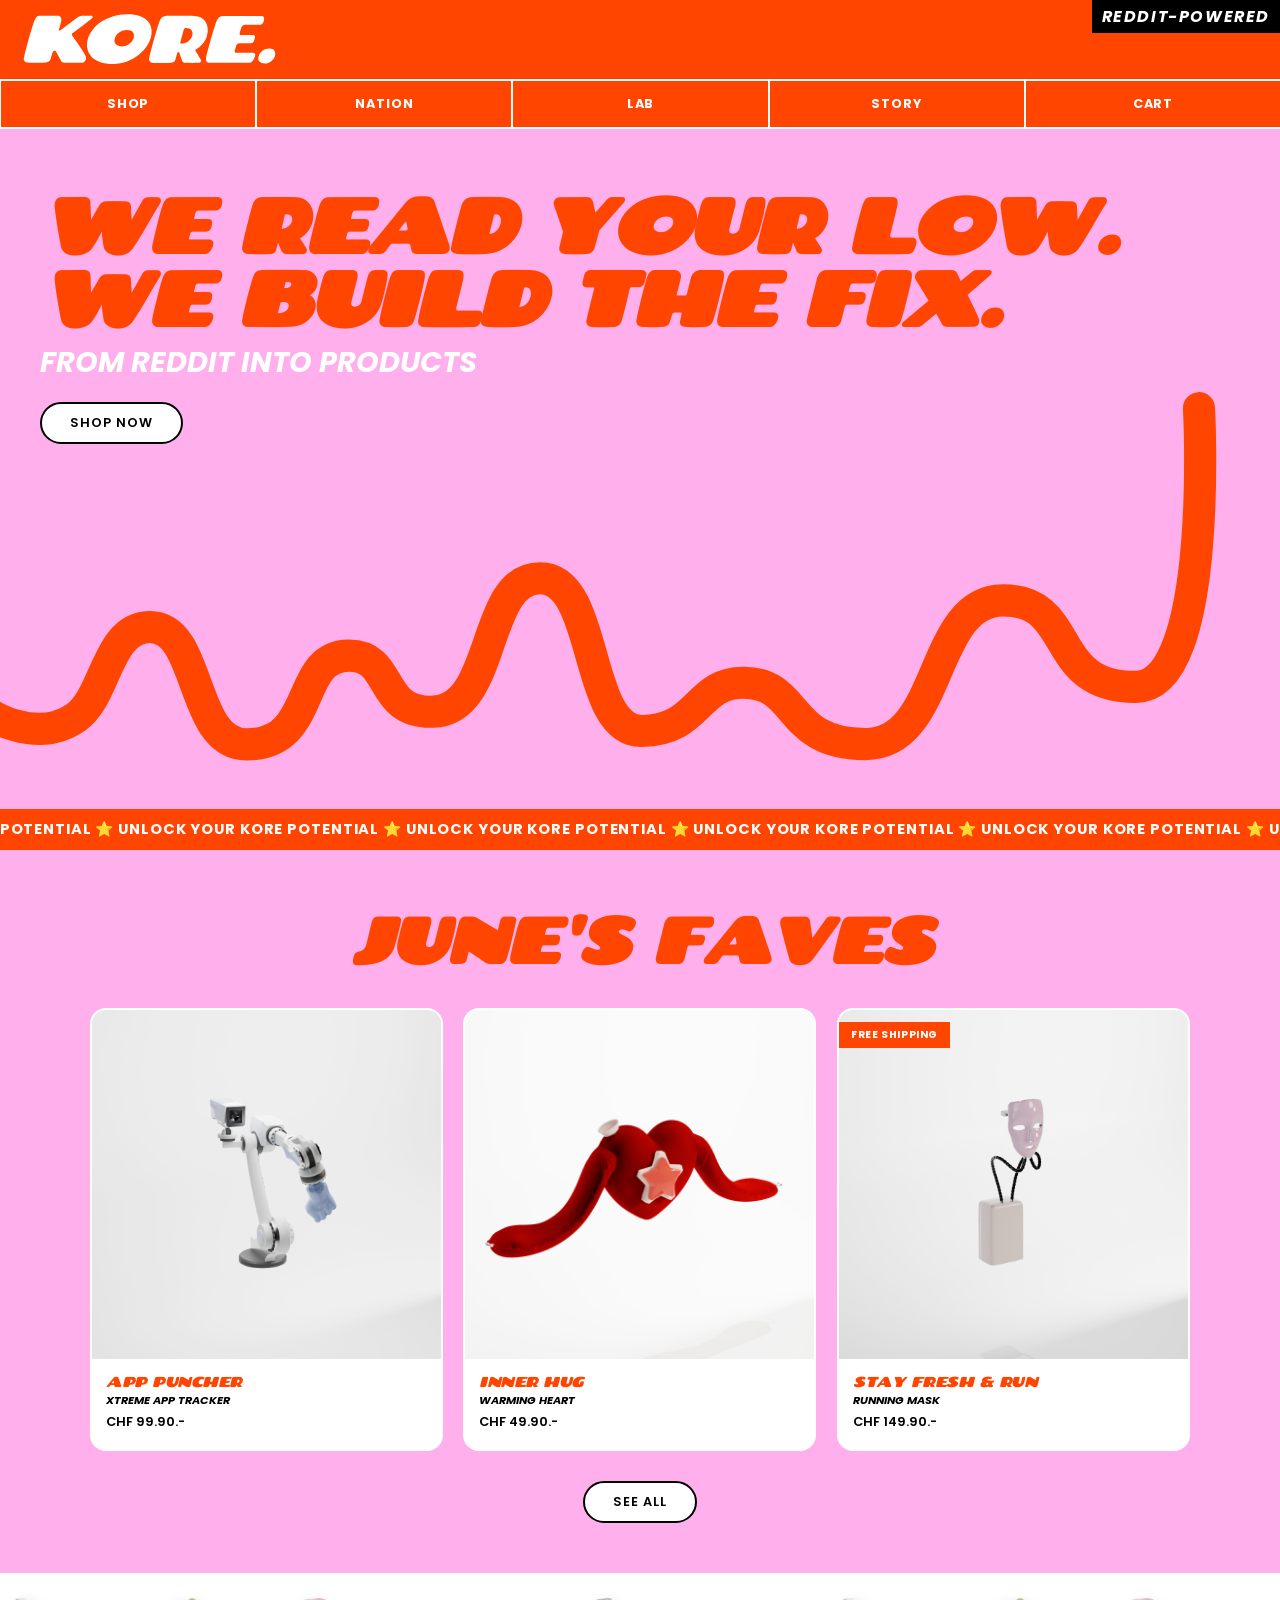
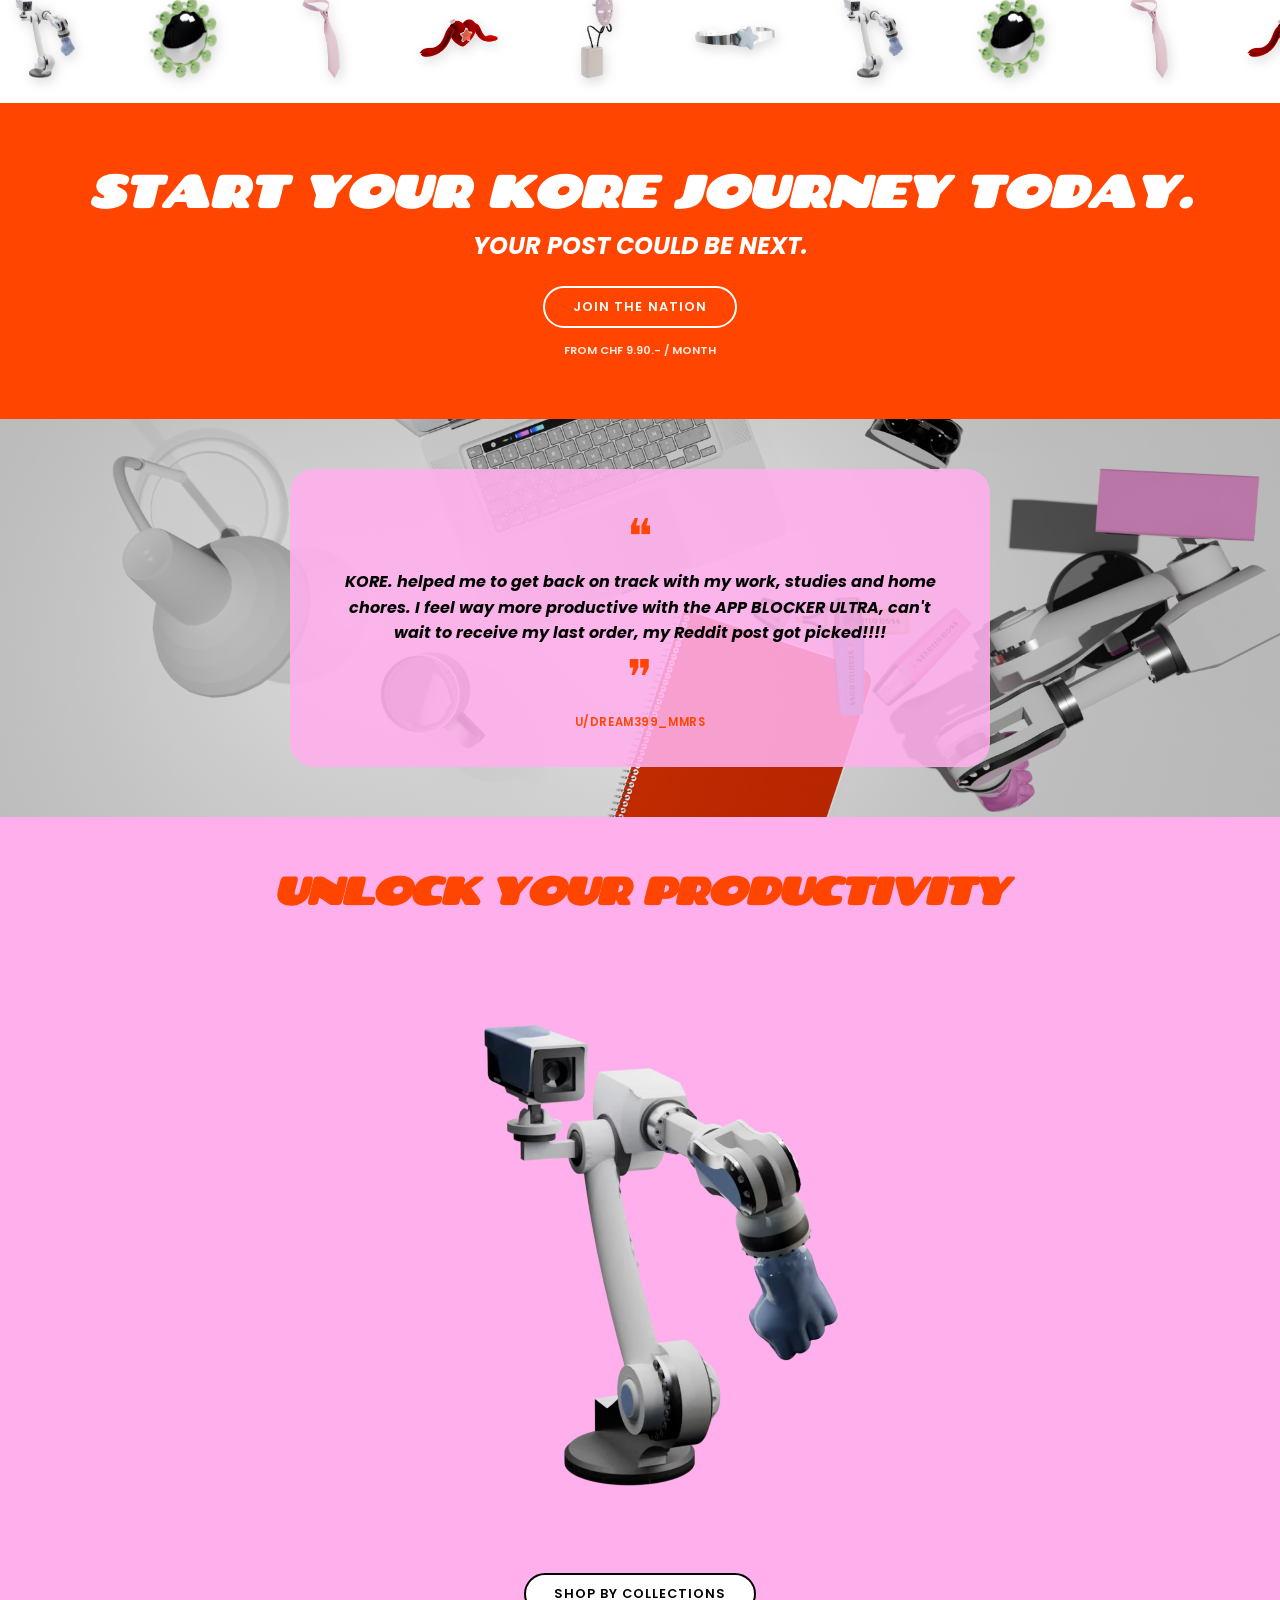
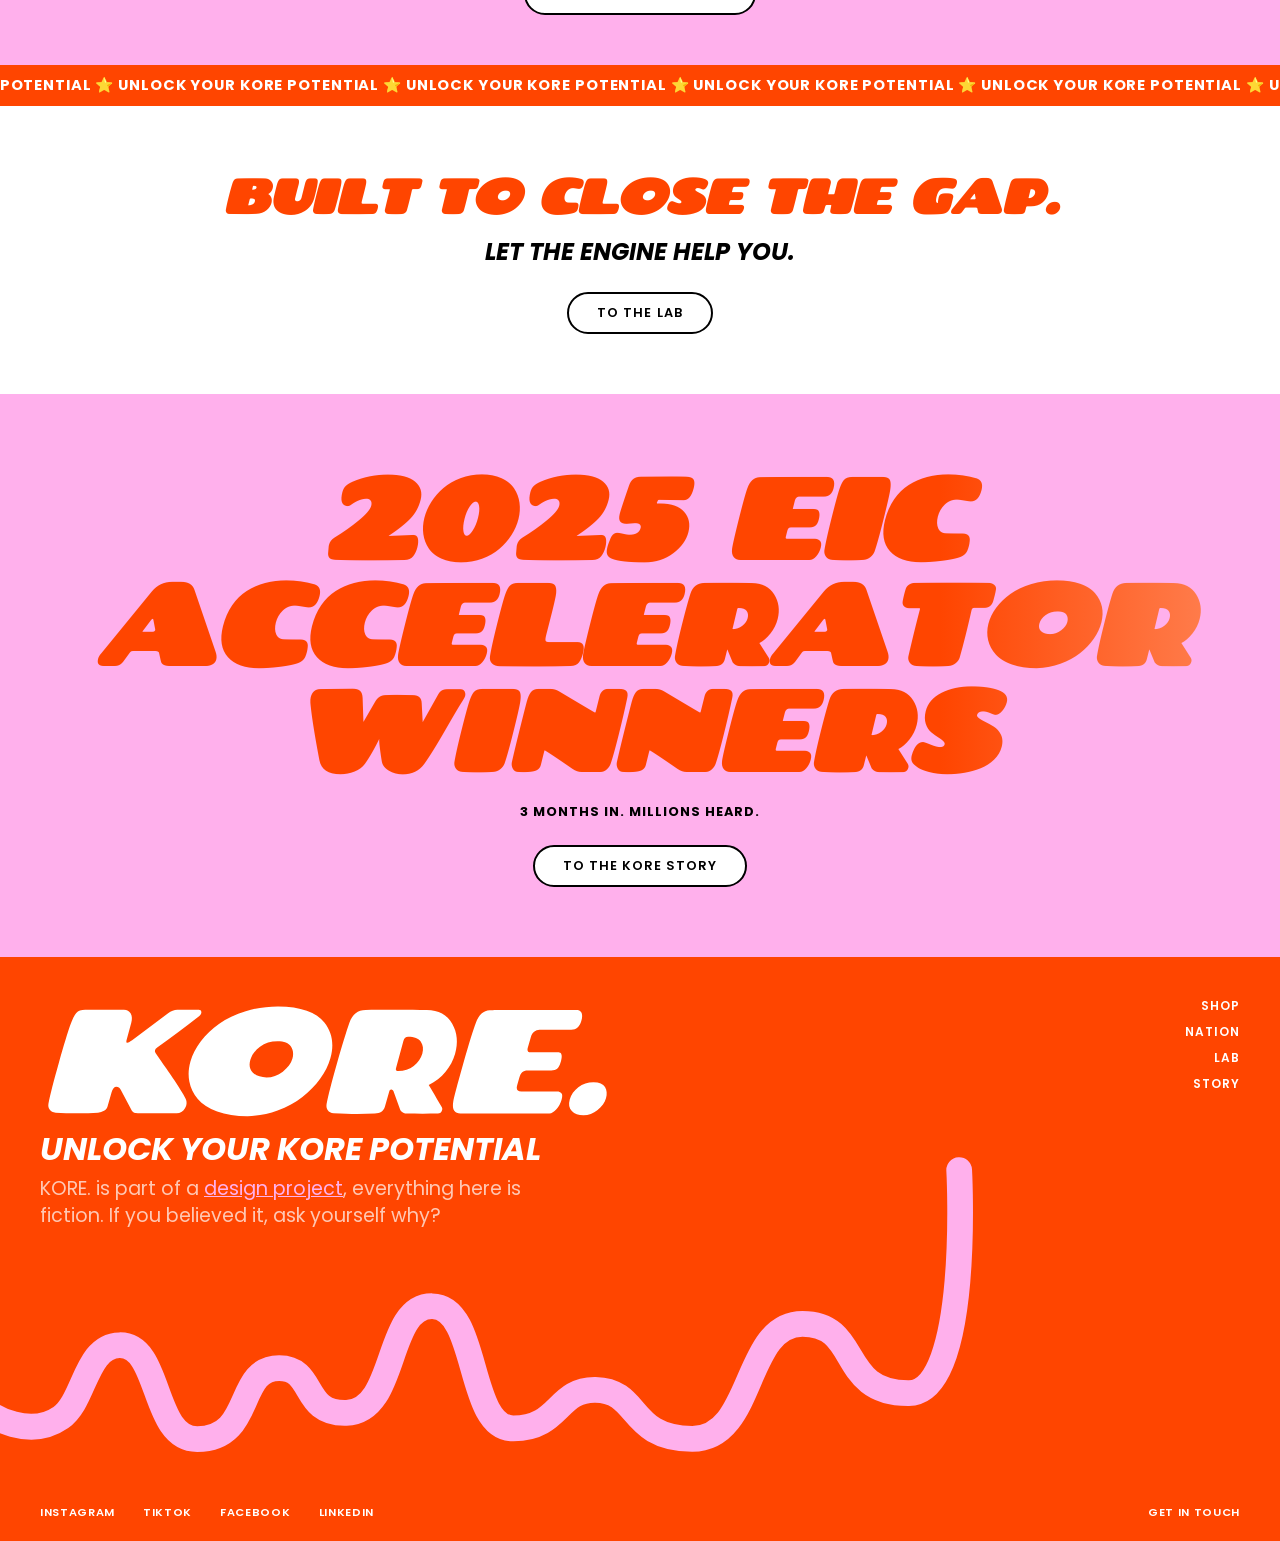
==== commit dce83321: "wave" ====
--- a/index.html
+++ b/index.html
@@ -1,162 +1,289 @@
-<!DOCTYPE html>
+<!doctype html>
 <html lang="en">
-<head>
-  <meta charset="UTF-8">
-  <meta name="viewport" content="width=device-width, initial-scale=1.0">
-  <title>KORE. — Unlock Your Kore Potential</title>
-  <link rel="preconnect" href="https://fonts.googleapis.com">
-  <link href="https://fonts.googleapis.com/css2?family=Chango&family=Poppins:ital,wght@0,600;1,400;1,700&display=swap" rel="stylesheet">
-  <link rel="icon" type="image/svg+xml" href="assets/favicon.svg">
-  <link rel="stylesheet" href="style.css">
-</head>
-<body data-page="home">
-
-<nav id="navbar">
-  <div class="navbar-top">
-    <a href="index.html" class="logo"><img src="assets/logo.svg" alt="KORE logo" class="site-logo"></a>
-    <div class="reddit-badge">REDDIT-POWERED</div>
-  </div>
-  <div class="navbar-bottom">
-    <ul class="nav-links">
-      <li><a href="shop.html" data-page="shop">SHOP</a></li>
-      <li><a href="community.html" data-page="community">NATION</a></li>
-      <li><a href="lab.html" data-page="lab">LAB</a></li>
-      <li><a href="story.html" data-page="story">STORY</a></li>
-      <li><a href="cart.html" data-page="cart" class="cart-link">CART <span class="cart-count" id="cart-count">0</span></a></li>
-    </ul>
-  </div>
-</nav>
-
-<section class="hero">
-  <div class="hero-text">
-    <h1>WE READ YOUR LOW.<br>WE BUILD THE FIX.</h1>
-    <p class="subtitle">FROM REDDIT INTO PRODUCTS</p>
-    <a href="shop.html" class="btn-outline">SHOP NOW</a>
-  </div>
-  <div class="wave-container">
-    <img src="assets/wave-orange-rose.svg" alt="" class="wave-img" aria-hidden="true" onerror="this.src='assets/wave-web.png'">
-  </div>
-</section>
-
-<div class="ticker-wrap">
-  <div class="ticker">
-    <span> UNLOCK YOUR KORE POTENTIAL ⭐️ UNLOCK YOUR KORE POTENTIAL ⭐️ UNLOCK YOUR KORE POTENTIAL ⭐️ UNLOCK YOUR KORE POTENTIAL ⭐️ UNLOCK YOUR KORE POTENTIAL ⭐️ UNLOCK YOUR KORE POTENTIAL ⭐️ UNLOCK YOUR KORE POTENTIAL ⭐️ UNLOCK YOUR KORE POTENTIAL ⭐️ UNLOCK YOUR KORE POTENTIAL ⭐️ </span><span aria-hidden="true"> UNLOCK YOUR KORE POTENTIAL ⭐️ UNLOCK YOUR KORE POTENTIAL ⭐️ UNLOCK YOUR KORE POTENTIAL ⭐️ UNLOCK YOUR KORE POTENTIAL ⭐️ UNLOCK YOUR KORE POTENTIAL ⭐️ UNLOCK YOUR KORE POTENTIAL ⭐️ UNLOCK YOUR KORE POTENTIAL ⭐️ UNLOCK YOUR KORE POTENTIAL ⭐️ UNLOCK YOUR KORE POTENTIAL ⭐️</span>
-  </div>
-</div>
-
-<section class="faves-section">
-  <h2>JUNE'S FAVES</h2>
-  <div class="products-grid" id="faves-grid"><p class="loading-placeholder">Loading…</p></div>
-  <a href="shop.html" class="btn-outline">SEE ALL</a>
-</section>
-
-<div class="float-banner" aria-hidden="true">
-  <div class="float-track">
-    <!-- Duplique tous les items deux fois pour la boucle seamless -->
-    <div class="float-item"><img src="assets/objects/apppuncher.png" alt=""></div>
-    <div class="float-item"><img src="assets/objects/believeit.png" alt=""></div>
-    <div class="float-item"><img src="assets/objects/deeptie.png" alt=""></div>
-    <div class="float-item"><img src="assets/objects/innerhug.png" alt=""></div>
-    <!-- Répétition exacte pour boucle infinie seamless -->
-    <div class="float-item"><img src="assets/objects/stayfresh.png" alt=""></div>
-    <div class="float-item"><img src="assets/objects/unfog.png" alt=""></div>
-       <div class="float-item"><img src="assets/objects/apppuncher.png" alt=""></div>
-    <div class="float-item"><img src="assets/objects/believeit.png" alt=""></div>
-    <div class="float-item"><img src="assets/objects/deeptie.png" alt=""></div>
-    <div class="float-item"><img src="assets/objects/innerhug.png" alt=""></div>
-    <!-- Répétition exacte pour boucle infinie seamless -->
-    <div class="float-item"><img src="assets/objects/stayfresh.png" alt=""></div>
-    <div class="float-item"><img src="assets/objects/unfog.png" alt=""></div>
-      <div class="float-item"><img src="assets/objects/apppuncher.png" alt=""></div>
-    <div class="float-item"><img src="assets/objects/believeit.png" alt=""></div>
-    <div class="float-item"><img src="assets/objects/deeptie.png" alt=""></div>
-    <div class="float-item"><img src="assets/objects/innerhug.png" alt=""></div>
-    <!-- Répétition exacte pour boucle infinie seamless -->
-    <div class="float-item"><img src="assets/objects/stayfresh.png" alt=""></div>
-    <div class="float-item"><img src="assets/objects/unfog.png" alt=""></div>
-  </div>
-</div>
-
-<section class="cta-band home-bands">
-  <h2>Start your kore journey today.</h2>
-  <p class="subtitle">Your post could be next.</p>
-  <a href="community.html" class="btn-white">JOIN THE NATION</a>
-  <p class="small-text">FROM CHF 9.90.- / MONTH</p>
-</section>
-
-<section class="testimonial-section">
-  <div class="testimonial">
-    <span class="quote-mark left">❝</span>
-    <p>KORE. helped me to get back on track with my work, studies and home chores. I feel way more productive with the APP BLOCKER ULTRA, can't wait to receive my last order, my Reddit post got picked!!!!</p>
-    <span class="quote-mark right">❞</span>
-    <span class="reddit-user">U/DREAM399_MMRS</span>
-  </div>
-</section>
-
-<section class="productivity-section">
-  <h2>UNLOCK YOUR PRODUCTIVITY</h2>
-  <div style="max-width:900px;margin:0 auto;overflow:hidden;">
-    <video src="assets/apppuncher.webm" autoplay loop muted playsinline style="width:70%;display:block;margin:0 auto;transform:scale(1.5);transform-origin:center center;"></video>
-  </div>
-  <a href="shop.html" class="btn-outline">SHOP BY COLLECTIONS</a>
-</section>
-
-<div class="ticker-wrap">
-  <div class="ticker">
-    <span> UNLOCK YOUR KORE POTENTIAL ⭐️ UNLOCK YOUR KORE POTENTIAL ⭐️ UNLOCK YOUR KORE POTENTIAL ⭐️ UNLOCK YOUR KORE POTENTIAL ⭐️ UNLOCK YOUR KORE POTENTIAL ⭐️ UNLOCK YOUR KORE POTENTIAL ⭐️ UNLOCK YOUR KORE POTENTIAL ⭐️ UNLOCK YOUR KORE POTENTIAL ⭐️ UNLOCK YOUR KORE POTENTIAL ⭐️ </span><span aria-hidden="true"> UNLOCK YOUR KORE POTENTIAL ⭐️ UNLOCK YOUR KORE POTENTIAL ⭐️ UNLOCK YOUR KORE POTENTIAL ⭐️ UNLOCK YOUR KORE POTENTIAL ⭐️ UNLOCK YOUR KORE POTENTIAL ⭐️ UNLOCK YOUR KORE POTENTIAL ⭐️ UNLOCK YOUR KORE POTENTIAL ⭐️ UNLOCK YOUR KORE POTENTIAL ⭐️ UNLOCK YOUR KORE POTENTIAL ⭐️</span>
-  </div>
-</div>
-
-<section class="lab-promo home-bands">
-  <h2>Built to close the gap.</h2>
-  <p class="subtitle">Let the engine help you.</p>
-  <a href="lab.html" class="btn-outline">TO THE LAB</a>
-</section>
-
-
-<section class="tagline-section">
-  <h2 class="tagline-big">2025 EIC ACCELERATOR WINNERS</h2>
-  <p class="accelerator">3 months in. Millions heard.</p>
-  <a href="story.html" class="btn-outline">TO THE KORE STORY</a>
-</section>
-
-<footer>
-  <div class="footer-top">
-    <div class="footer-brand">
-      <a href="index.html" class="logo footer-logo"><img src="assets/logo.svg" alt="KORE logo" class="site-logo"></a>
-      <p class="footer-tagline">UNLOCK YOUR KORE POTENTIAL</p>
-      <p class="footer-disclaimer">KORE. is part of a <a href="project.html">design project</a>, everything here is fiction. If you believed it, ask yourself why?</p>
-      <div class="footer-wave">
-        <img src="assets/wave-orange-rose.svg" alt="" aria-hidden="true" onerror="this.src='assets/wave-web.png'" >
+  <head>
+    <meta charset="UTF-8" />
+    <meta name="viewport" content="width=device-width, initial-scale=1.0" />
+    <title>KORE. — Unlock Your Kore Potential</title>
+    <link rel="preconnect" href="https://fonts.googleapis.com" />
+    <link
+      href="https://fonts.googleapis.com/css2?family=Chango&family=Poppins:ital,wght@0,600;1,400;1,700&display=swap"
+      rel="stylesheet"
+    />
+    <link rel="icon" type="image/svg+xml" href="assets/favicon.svg" />
+    <link rel="stylesheet" href="style.css" />
+  </head>
+  <body data-page="home">
+    <nav id="navbar">
+      <div class="navbar-top">
+        <a href="index.html" class="logo"
+          ><img src="assets/logo.svg" alt="KORE logo" class="site-logo"
+        /></a>
+        <div class="reddit-badge">REDDIT-POWERED</div>
+      </div>
+      <div class="navbar-bottom">
+        <ul class="nav-links">
+          <li><a href="shop.html" data-page="shop">SHOP</a></li>
+          <li><a href="community.html" data-page="community">NATION</a></li>
+          <li><a href="lab.html" data-page="lab">LAB</a></li>
+          <li><a href="story.html" data-page="story">STORY</a></li>
+          <li>
+            <a href="cart.html" data-page="cart" class="cart-link"
+              >CART <span class="cart-count" id="cart-count">0</span></a
+            >
+          </li>
+        </ul>
+      </div>
+    </nav>
+
+    <section class="hero">
+      <div class="hero-text">
+        <h1>WE READ YOUR LOW.<br />WE BUILD THE FIX.</h1>
+        <p class="subtitle">FROM REDDIT INTO PRODUCTS</p>
+        <a href="shop.html" class="btn-outline">SHOP NOW</a>
+      </div>
+      <div class="wave-container">
+        <svg
+          class="wave-img"
+          xmlns="http://www.w3.org/2000/svg"
+          viewBox="0 0 1912.3124 733.5352"
+          aria-hidden="true"
+        >
+          <path
+            id="wave-path"
+            d="M-17.8327,590.2569s70.8702,48.6021,131.4824,6.3546c45.264-31.5496,45.5303-133.5515,109.3655-134.8858,78.9771-1.6508,59.6238,175.3805,145.3107,175.3805,107.0944,0,70.7711-132.7767,153.0685-132.7767,68.2466,0,41.0657,86.1786,125.4706,83.8318,96.5274-2.6838,71.5436-199.9233,160.2612-199.2736,88.7176.6496,63.991,228.6657,151.5834,228.134,87.5924-.5317,80.7267-73.3043,153.214-72.124,84.4779,1.3755,60.5625,91.1563,180.6075,91.6873,117.8267.5212,95.2586-214.7076,206.0695-214.7805,110.6676-.0728,65.3414,130.3346,198.8627,129.3424,116.4141-.8651,93.8099-416.3817,93.8099-416.3817"
+            fill="none"
+            stroke="#ff4500"
+            stroke-linecap="round"
+            stroke-linejoin="round"
+            stroke-width="48.0344"
+          />
+        </svg>
+      </div>
+    </section>
+
+    <div class="ticker-wrap">
+      <div class="ticker">
+        <span>
+          UNLOCK YOUR KORE POTENTIAL ⭐️ UNLOCK YOUR KORE POTENTIAL ⭐️ UNLOCK
+          YOUR KORE POTENTIAL ⭐️ UNLOCK YOUR KORE POTENTIAL ⭐️ UNLOCK YOUR KORE
+          POTENTIAL ⭐️ UNLOCK YOUR KORE POTENTIAL ⭐️ UNLOCK YOUR KORE POTENTIAL
+          ⭐️ UNLOCK YOUR KORE POTENTIAL ⭐️ UNLOCK YOUR KORE POTENTIAL ⭐️ </span
+        ><span aria-hidden="true">
+          UNLOCK YOUR KORE POTENTIAL ⭐️ UNLOCK YOUR KORE POTENTIAL ⭐️ UNLOCK
+          YOUR KORE POTENTIAL ⭐️ UNLOCK YOUR KORE POTENTIAL ⭐️ UNLOCK YOUR KORE
+          POTENTIAL ⭐️ UNLOCK YOUR KORE POTENTIAL ⭐️ UNLOCK YOUR KORE POTENTIAL
+          ⭐️ UNLOCK YOUR KORE POTENTIAL ⭐️ UNLOCK YOUR KORE POTENTIAL ⭐️</span
+        >
       </div>
     </div>
-    <nav class="footer-nav">
-      <a href="shop.html">SHOP</a>
-      <a href="community.html">NATION</a>
-      <a href="lab.html">LAB</a>
-      <a href="story.html">STORY</a>
-    </nav>
-  </div>
-  <div class="footer-bottom">
-    <a href="#">INSTAGRAM</a>
-    <a href="#">TIKTOK</a>
-    <a href="#">FACEBOOK</a>
-    <a href="#">LINKEDIN</a>
-    <a href="#" class="get-in-touch">GET IN TOUCH</a>
-  </div>
-</footer>
-
-<script src="csv-loader.js"></script>
-<script src="app.js"></script>
-<script src="animations.js"></script>
-<script>
-  window.onDataReady = function () {
-    const june = products.filter(p => p.month === 'June').slice(0, 3);
-    const productivity = products.filter(p => p.collection === 'Productivity').slice(0, 3);
-    renderProducts('faves-grid', june.length ? june : products.slice(0, 3), true);
-    renderProducts('productivity-grid', productivity.length ? productivity : products.slice(0, 3), false);
-  };
-  initKORE();
-</script>
-</body>
+
+    <section class="faves-section">
+      <h2>JUNE'S FAVES</h2>
+      <div class="products-grid" id="faves-grid">
+        <p class="loading-placeholder">Loading…</p>
+      </div>
+      <a href="shop.html" class="btn-outline">SEE ALL</a>
+    </section>
+
+    <div class="float-banner" aria-hidden="true">
+      <div class="float-track">
+        <!-- Duplique tous les items deux fois pour la boucle seamless -->
+        <div class="float-item">
+          <img src="assets/objects/apppuncher.png" alt="" />
+        </div>
+        <div class="float-item">
+          <img src="assets/objects/believeit.png" alt="" />
+        </div>
+        <div class="float-item">
+          <img src="assets/objects/deeptie.png" alt="" />
+        </div>
+        <div class="float-item">
+          <img src="assets/objects/innerhug.png" alt="" />
+        </div>
+        <!-- Répétition exacte pour boucle infinie seamless -->
+        <div class="float-item">
+          <img src="assets/objects/stayfresh.png" alt="" />
+        </div>
+        <div class="float-item">
+          <img src="assets/objects/unfog.png" alt="" />
+        </div>
+        <div class="float-item">
+          <img src="assets/objects/apppuncher.png" alt="" />
+        </div>
+        <div class="float-item">
+          <img src="assets/objects/believeit.png" alt="" />
+        </div>
+        <div class="float-item">
+          <img src="assets/objects/deeptie.png" alt="" />
+        </div>
+        <div class="float-item">
+          <img src="assets/objects/innerhug.png" alt="" />
+        </div>
+        <!-- Répétition exacte pour boucle infinie seamless -->
+        <div class="float-item">
+          <img src="assets/objects/stayfresh.png" alt="" />
+        </div>
+        <div class="float-item">
+          <img src="assets/objects/unfog.png" alt="" />
+        </div>
+        <div class="float-item">
+          <img src="assets/objects/apppuncher.png" alt="" />
+        </div>
+        <div class="float-item">
+          <img src="assets/objects/believeit.png" alt="" />
+        </div>
+        <div class="float-item">
+          <img src="assets/objects/deeptie.png" alt="" />
+        </div>
+        <div class="float-item">
+          <img src="assets/objects/innerhug.png" alt="" />
+        </div>
+        <!-- Répétition exacte pour boucle infinie seamless -->
+        <div class="float-item">
+          <img src="assets/objects/stayfresh.png" alt="" />
+        </div>
+        <div class="float-item">
+          <img src="assets/objects/unfog.png" alt="" />
+        </div>
+      </div>
+    </div>
+
+    <section class="cta-band home-bands">
+      <h2>Start your kore journey today.</h2>
+      <p class="subtitle">Your post could be next.</p>
+      <a href="community.html" class="btn-white">JOIN THE NATION</a>
+      <p class="small-text">FROM CHF 9.90.- / MONTH</p>
+    </section>
+
+    <section class="testimonial-section">
+      <div class="testimonial">
+        <span class="quote-mark left">❝</span>
+        <p>
+          KORE. helped me to get back on track with my work, studies and home
+          chores. I feel way more productive with the APP BLOCKER ULTRA, can't
+          wait to receive my last order, my Reddit post got picked!!!!
+        </p>
+        <span class="quote-mark right">❞</span>
+        <span class="reddit-user">U/DREAM399_MMRS</span>
+      </div>
+    </section>
+
+    <section class="productivity-section">
+      <h2>UNLOCK YOUR PRODUCTIVITY</h2>
+      <div style="max-width: 900px; margin: 0 auto; overflow: hidden">
+        <video
+          src="assets/apppuncher.webm"
+          autoplay
+          loop
+          muted
+          playsinline
+          style="
+            width: 70%;
+            display: block;
+            margin: 0 auto;
+            transform: scale(1.5);
+            transform-origin: center center;
+          "
+        ></video>
+      </div>
+      <a href="shop.html" class="btn-outline">SHOP BY COLLECTIONS</a>
+    </section>
+
+    <div class="ticker-wrap">
+      <div class="ticker">
+        <span>
+          UNLOCK YOUR KORE POTENTIAL ⭐️ UNLOCK YOUR KORE POTENTIAL ⭐️ UNLOCK
+          YOUR KORE POTENTIAL ⭐️ UNLOCK YOUR KORE POTENTIAL ⭐️ UNLOCK YOUR KORE
+          POTENTIAL ⭐️ UNLOCK YOUR KORE POTENTIAL ⭐️ UNLOCK YOUR KORE POTENTIAL
+          ⭐️ UNLOCK YOUR KORE POTENTIAL ⭐️ UNLOCK YOUR KORE POTENTIAL ⭐️ </span
+        ><span aria-hidden="true">
+          UNLOCK YOUR KORE POTENTIAL ⭐️ UNLOCK YOUR KORE POTENTIAL ⭐️ UNLOCK
+          YOUR KORE POTENTIAL ⭐️ UNLOCK YOUR KORE POTENTIAL ⭐️ UNLOCK YOUR KORE
+          POTENTIAL ⭐️ UNLOCK YOUR KORE POTENTIAL ⭐️ UNLOCK YOUR KORE POTENTIAL
+          ⭐️ UNLOCK YOUR KORE POTENTIAL ⭐️ UNLOCK YOUR KORE POTENTIAL ⭐️</span
+        >
+      </div>
+    </div>
+
+    <section class="lab-promo home-bands">
+      <h2>Built to close the gap.</h2>
+      <p class="subtitle">Let the engine help you.</p>
+      <a href="lab.html" class="btn-outline">TO THE LAB</a>
+    </section>
+
+    <section class="tagline-section">
+      <h2 class="tagline-big">2025 EIC ACCELERATOR WINNERS</h2>
+      <p class="accelerator">3 months in. Millions heard.</p>
+      <a href="story.html" class="btn-outline">TO THE KORE STORY</a>
+    </section>
+
+    <footer>
+      <div class="footer-top">
+        <div class="footer-brand">
+          <a href="index.html" class="logo footer-logo"
+            ><img src="assets/logo.svg" alt="KORE logo" class="site-logo"
+          /></a>
+          <p class="footer-tagline">UNLOCK YOUR KORE POTENTIAL</p>
+          <p class="footer-disclaimer">
+            KORE. is part of a <a href="project.html">design project</a>,
+            everything here is fiction. If you believed it, ask yourself why?
+          </p>
+          <div class="wave-container">
+            <svg
+              class="footer-wave"
+              xmlns="http://www.w3.org/2000/svg"
+              viewBox="0 0 1912.3124 733.5352"
+              aria-hidden="true"
+            >
+              <path
+                id="wave-path"
+                d="M-17.8327,590.2569s70.8702,48.6021,131.4824,6.3546c45.264-31.5496,45.5303-133.5515,109.3655-134.8858,78.9771-1.6508,59.6238,175.3805,145.3107,175.3805,107.0944,0,70.7711-132.7767,153.0685-132.7767,68.2466,0,41.0657,86.1786,125.4706,83.8318,96.5274-2.6838,71.5436-199.9233,160.2612-199.2736,88.7176.6496,63.991,228.6657,151.5834,228.134,87.5924-.5317,80.7267-73.3043,153.214-72.124,84.4779,1.3755,60.5625,91.1563,180.6075,91.6873,117.8267.5212,95.2586-214.7076,206.0695-214.7805,110.6676-.0728,65.3414,130.3346,198.8627,129.3424,116.4141-.8651,93.8099-416.3817,93.8099-416.3817"
+                fill="none"
+                stroke="#ffb0ec"
+                stroke-linecap="round"
+                stroke-linejoin="round"
+                stroke-width="48.0344"
+              />
+            </svg>
+          </div>
+        </div>
+        <nav class="footer-nav">
+          <a href="shop.html">SHOP</a>
+          <a href="community.html">NATION</a>
+          <a href="lab.html">LAB</a>
+          <a href="story.html">STORY</a>
+        </nav>
+      </div>
+      <div class="footer-bottom">
+        <a href="#">INSTAGRAM</a>
+        <a href="#">TIKTOK</a>
+        <a href="#">FACEBOOK</a>
+        <a href="#">LINKEDIN</a>
+        <a href="#" class="get-in-touch">GET IN TOUCH</a>
+      </div>
+    </footer>
+
+    <script src="csv-loader.js"></script>
+    <script src="app.js"></script>
+    <script src="animations.js"></script>
+    <script>
+      window.onDataReady = function () {
+        const june = products.filter((p) => p.month === "June").slice(0, 3);
+        const productivity = products
+          .filter((p) => p.collection === "Productivity")
+          .slice(0, 3);
+        renderProducts(
+          "faves-grid",
+          june.length ? june : products.slice(0, 3),
+          true,
+        );
+        renderProducts(
+          "productivity-grid",
+          productivity.length ? productivity : products.slice(0, 3),
+          false,
+        );
+      };
+      initKORE();
+    </script>
+  </body>
 </html>
--- a/style.css
+++ b/style.css
@@ -239,6 +239,17 @@
   z-index: 0;
 }
 
+#wave-path {
+  stroke-dasharray: 3200;   /* longueur totale du trait */
+  stroke-dashoffset: 3200;  /* commence "caché" */
+  animation: draw 2.4s cubic-bezier(0.4, 0, 0.2, 1) forwards;
+  animation-delay: 0.3s;
+}
+
+@keyframes draw {
+  to { stroke-dashoffset: 0; }
+}
+
 .page-title {
     font-family: var(--font-title);
   font-size: clamp(3rem, 6vw, 7.5rem);
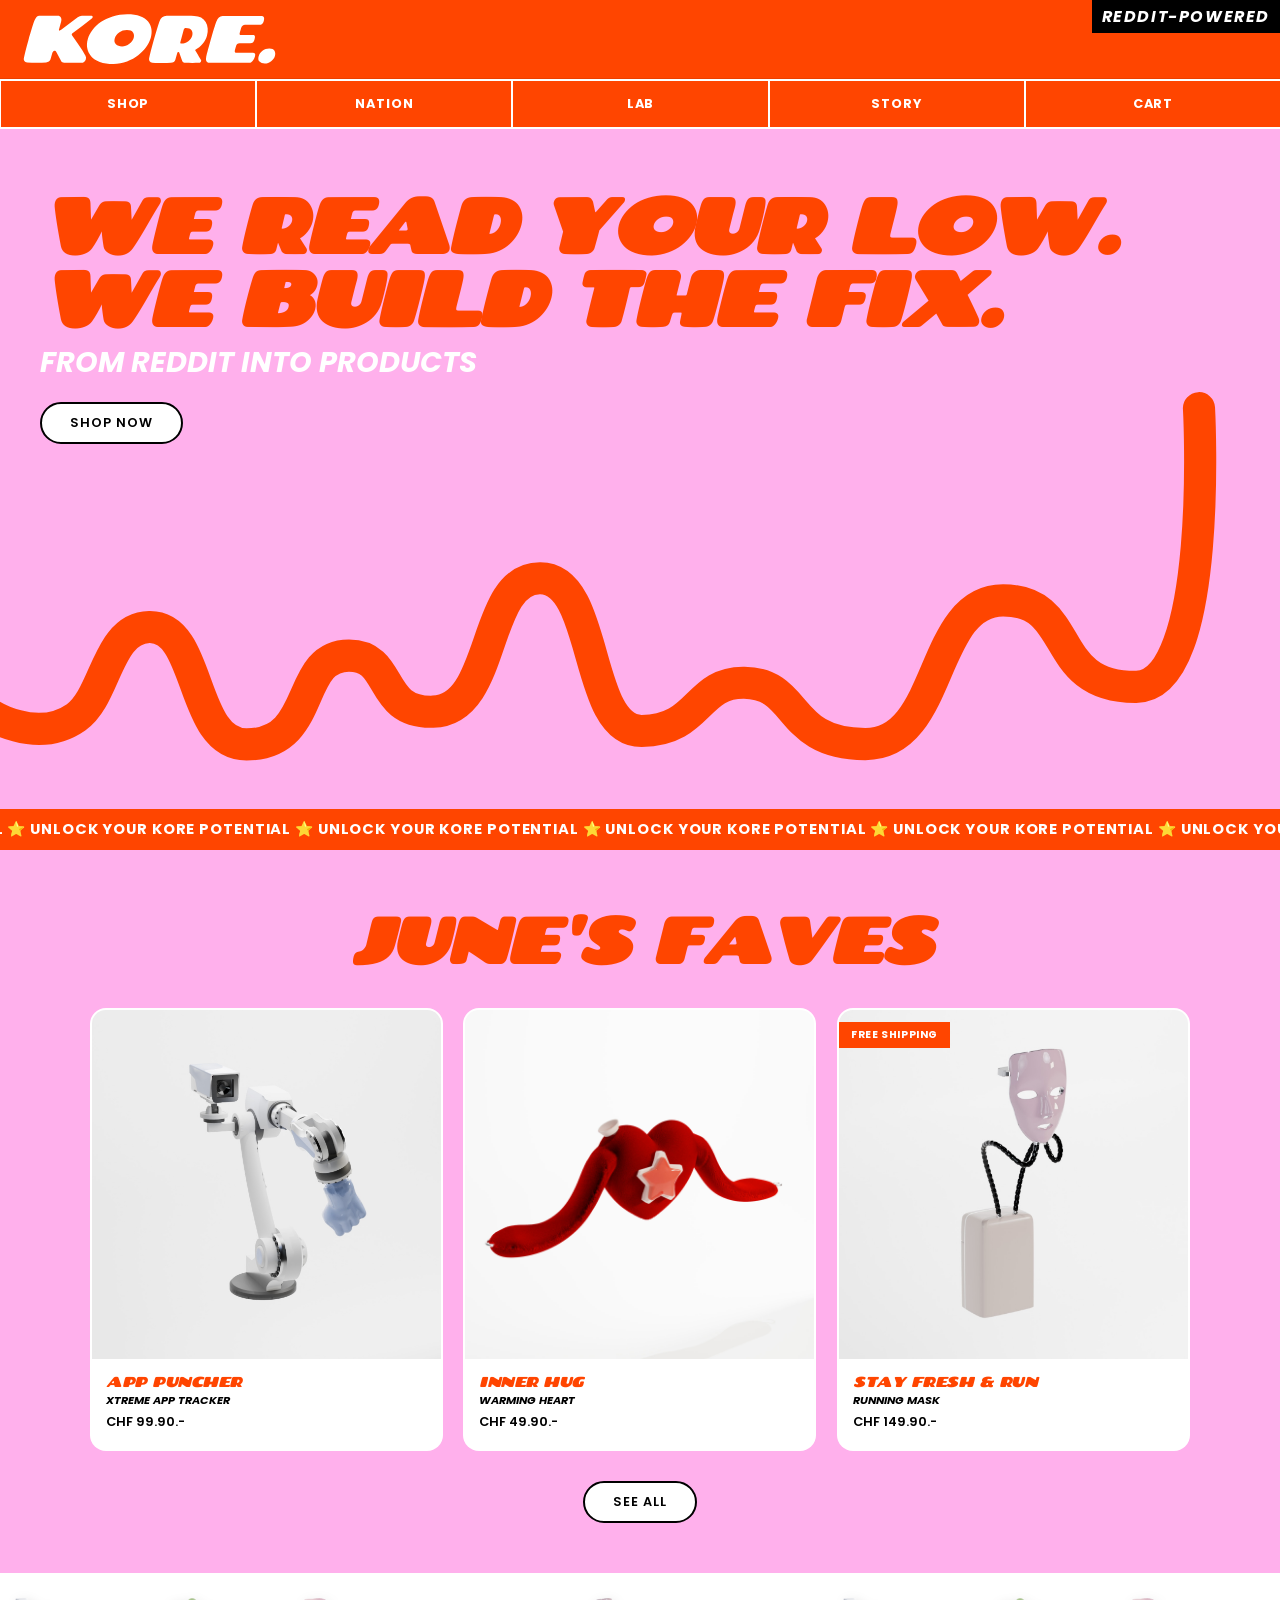
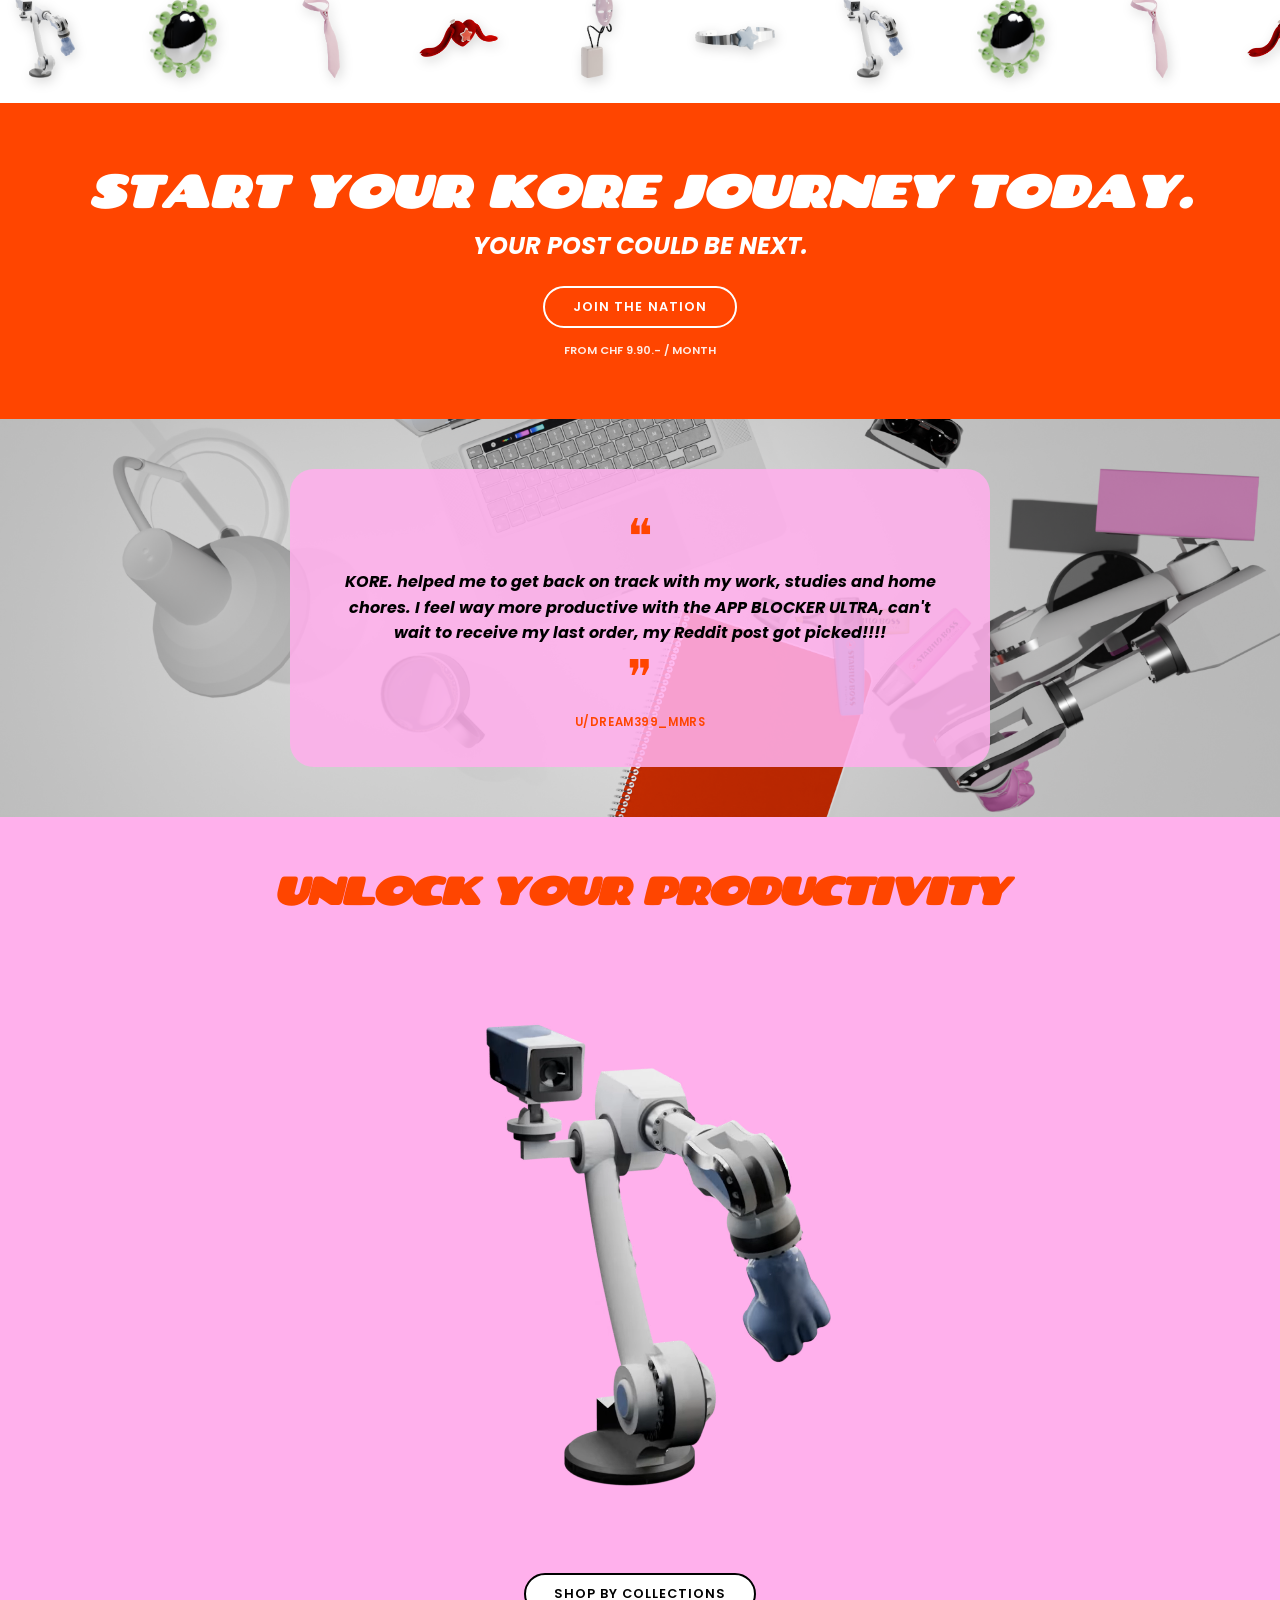
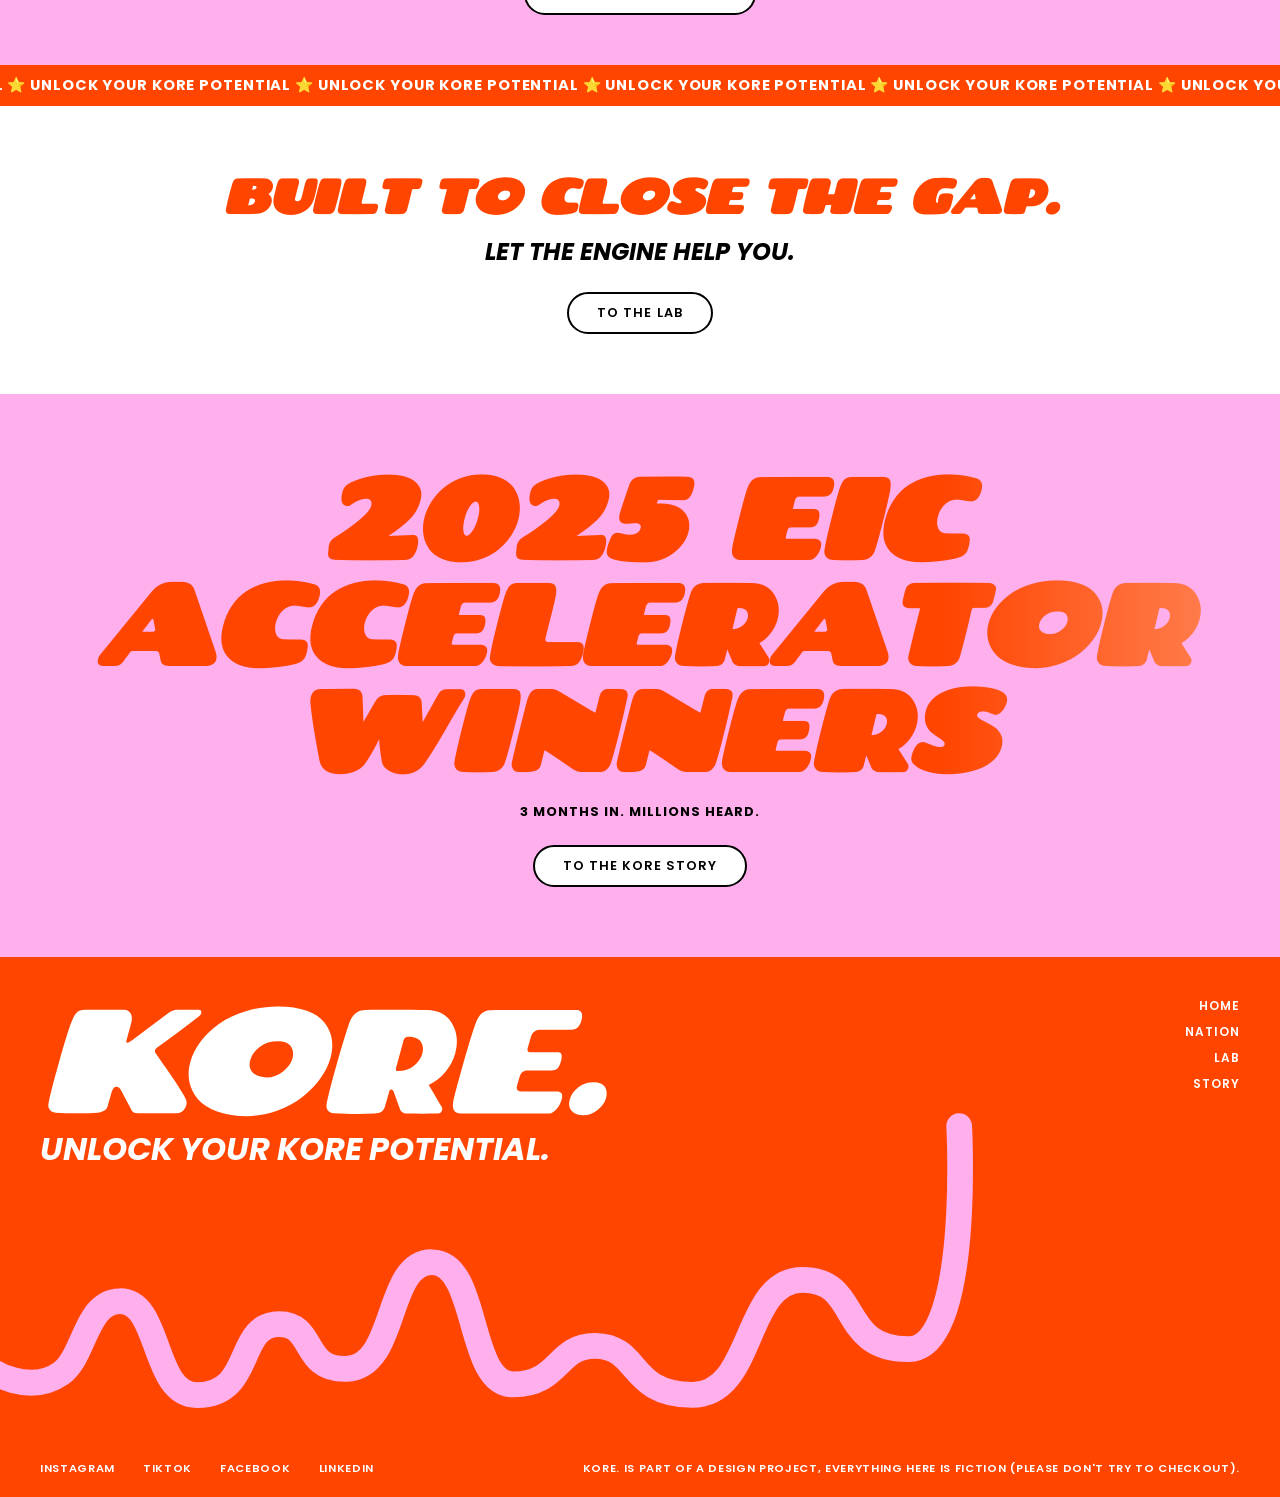
==== commit 6b270990: "responsive & details" ====
--- a/index.html
+++ b/index.html
@@ -223,11 +223,7 @@
           <a href="index.html" class="logo footer-logo"
             ><img src="assets/logo.svg" alt="KORE logo" class="site-logo"
           /></a>
-          <p class="footer-tagline">UNLOCK YOUR KORE POTENTIAL</p>
-          <p class="footer-disclaimer">
-            KORE. is part of a <a href="project.html">design project</a>,
-            everything here is fiction. If you believed it, ask yourself why?
-          </p>
+          <p class="footer-tagline">UNLOCK YOUR KORE POTENTIAL.</p>
           <div class="wave-container">
             <svg
               class="footer-wave"
@@ -248,7 +244,7 @@
           </div>
         </div>
         <nav class="footer-nav">
-          <a href="shop.html">SHOP</a>
+          <a href="index.html">HOME</a>
           <a href="community.html">NATION</a>
           <a href="lab.html">LAB</a>
           <a href="story.html">STORY</a>
@@ -259,10 +255,11 @@
         <a href="#">TIKTOK</a>
         <a href="#">FACEBOOK</a>
         <a href="#">LINKEDIN</a>
-        <a href="#" class="get-in-touch">GET IN TOUCH</a>
+        <a href="project.html" class="disclaimer">
+          KORE. is part of a design project, everything here is fiction (please don't try to checkout).
+        </a>
       </div>
     </footer>
-
     <script src="csv-loader.js"></script>
     <script src="app.js"></script>
     <script src="animations.js"></script>
--- a/style.css
+++ b/style.css
@@ -5,12 +5,12 @@
    ============================================ */
 
 :root {
-  --orange: #FF4500;
-  --pink: #FFB0EC;
+  --orange: #ff4500;
+  --pink: #ffb0ec;
   --black: #000000;
-  --white: #FFFFFF;
-  --font-title: 'Chango', cursive;
-  --font-body: 'Poppins', sans-serif;
+  --white: #ffffff;
+  --font-title: "Chango", cursive;
+  --font-body: "Poppins", sans-serif;
 }
 
 /* ── CHANGO (titre) — toujours en italique ──────────────────── */
@@ -42,11 +42,21 @@
 .modal-title,
 .modal-subtitle,
 .subscribe-page h1,
-.btn-run { font-style: italic; }
-
-*, *::before, *::after { box-sizing: border-box; margin: 0; padding: 0; }
-
-html { scroll-behavior: smooth; }
+.btn-run {
+  font-style: italic;
+}
+
+*,
+*::before,
+*::after {
+  box-sizing: border-box;
+  margin: 0;
+  padding: 0;
+}
+
+html {
+  scroll-behavior: smooth;
+}
 
 body {
   font-family: var(--font-body);
@@ -56,9 +66,25 @@
 }
 
 /* ── OVERFLOW GUARD ─────────────────────────────────────────── */
-html, body { max-width: 100%; overflow-x: hidden; }
-*, *::before, *::after { max-width: 100%; }
-.ticker-wrap, .ticker, .ticker span { max-width: none; }
+html,
+body {
+  max-width: 100%;
+  overflow-x: hidden;
+}
+*,
+*::before,
+*::after {
+  max-width: 100%;
+}
+.ticker-wrap,
+.ticker,
+.ticker span {
+  max-width: none;
+}
+
+a {
+  color: inherit;
+}
 
 /* ============================================ NAVBAR ── */
 
@@ -88,9 +114,17 @@
   display: inline-block;
 }
 
-.logo img { display: block; max-height: 6.2rem; width: auto; }
-.navbar-top .logo img { max-height: 3.6rem; }
-.footer-logo img { max-height: 8rem; }
+.logo img {
+  display: block;
+  max-height: 6.2rem;
+  width: auto;
+}
+.navbar-top .logo img {
+  max-height: 3.6rem;
+}
+.footer-logo img {
+  max-height: 8rem;
+}
 
 .reddit-badge {
   font-family: var(--font-body);
@@ -112,7 +146,7 @@
   background: var(--orange);
   display: flex;
   align-items: stretch;
-  border-top: 1px solid rgba(0,0,0,0.08);
+  border-top: 1px solid rgba(0, 0, 0, 0.08);
 }
 
 .nav-links {
@@ -129,7 +163,9 @@
   border-right: 1px solid var(--white);
   border-left: 1px solid var(--white);
 }
-.nav-links li:last-child { border-right: none; }
+.nav-links li:last-child {
+  border-right: none;
+}
 
 .nav-links li a {
   display: flex;
@@ -144,14 +180,24 @@
   color: var(--white);
   letter-spacing: 0.07em;
   text-transform: uppercase;
-  transition: background 0.12s, color 0.12s;
+  transition:
+    background 0.12s,
+    color 0.12s;
   text-align: center;
   white-space: nowrap;
 }
-.nav-links li a:hover { background: rgba(255,255,255,0.18); }
-.nav-links li a.active { background: var(--white); color: var(--orange); font-weight: 700; }
-
-.cart-link { position: relative; }
+.nav-links li a:hover {
+  background: rgba(255, 255, 255, 0.18);
+}
+.nav-links li a.active {
+  background: var(--white);
+  color: var(--orange);
+  font-weight: 700;
+}
+
+.cart-link {
+  position: relative;
+}
 .cart-count {
   display: inline-flex;
   align-items: center;
@@ -166,7 +212,9 @@
   vertical-align: middle;
   line-height: 1;
 }
-.nav-links li a.active .cart-count { color: var(--orange); }
+.nav-links li a.active .cart-count {
+  color: var(--orange);
+}
 
 /* ============================================ HERO ── */
 
@@ -190,20 +238,26 @@
   color: var(--orange);
   letter-spacing: -3px;
   text-transform: uppercase;
-  animation: heroSlide 0.9s cubic-bezier(0.22,1,0.36,1) both;
+  animation: heroSlide 0.9s cubic-bezier(0.22, 1, 0.36, 1) both;
 }
 
 .hero-text .subtitle {
-  animation: heroSlide 0.9s cubic-bezier(0.22,1,0.36,1) 0.15s both;
+  animation: heroSlide 0.9s cubic-bezier(0.22, 1, 0.36, 1) 0.15s both;
 }
 
 .hero-text .btn-outline {
-  animation: heroSlide 0.9s cubic-bezier(0.22,1,0.36,1) 0.28s both;
+  animation: heroSlide 0.9s cubic-bezier(0.22, 1, 0.36, 1) 0.28s both;
 }
 
 @keyframes heroSlide {
-  from { opacity: 0; transform: translateY(50px); }
-  to   { opacity: 1; transform: none; }
+  from {
+    opacity: 0;
+    transform: translateY(50px);
+  }
+  to {
+    opacity: 1;
+    transform: none;
+  }
 }
 
 .subtitle {
@@ -240,24 +294,26 @@
 }
 
 #wave-path {
-  stroke-dasharray: 3200;   /* longueur totale du trait */
-  stroke-dashoffset: 3200;  /* commence "caché" */
+  stroke-dasharray: 3200; /* longueur totale du trait */
+  stroke-dashoffset: 3200; /* commence "caché" */
   animation: draw 2.4s cubic-bezier(0.4, 0, 0.2, 1) forwards;
   animation-delay: 0.3s;
 }
 
 @keyframes draw {
-  to { stroke-dashoffset: 0; }
+  to {
+    stroke-dashoffset: 0;
+  }
 }
 
 .page-title {
-    font-family: var(--font-title);
+  font-family: var(--font-title);
   font-size: clamp(3rem, 6vw, 7.5rem);
   line-height: 0.95;
   color: var(--orange);
   letter-spacing: -3px;
   text-transform: uppercase;
-  animation: heroSlide 0.9s cubic-bezier(0.22,1,0.36,1) both;
+  animation: heroSlide 0.9s cubic-bezier(0.22, 1, 0.36, 1) both;
 }
 
 .cart-page .page-title {
@@ -281,10 +337,21 @@
   cursor: pointer;
   border-radius: 30px;
   z-index: 100;
-  transition: transform 0.2s cubic-bezier(0.34,1.56,0.64,1), background 0.15s, color 0.15s, box-shadow 0.2s;
-}
-.btn-outline:hover { background: var(--black); color: var(--white); transform: scale(1.06); box-shadow: 3px 3px 0 var(--orange); }
-.btn-outline:active { transform: scale(0.97); }
+  transition:
+    transform 0.2s cubic-bezier(0.34, 1.56, 0.64, 1),
+    background 0.15s,
+    color 0.15s,
+    box-shadow 0.2s;
+}
+.btn-outline:hover {
+  background: var(--black);
+  color: var(--white);
+  transform: scale(1.06);
+  box-shadow: 3px 3px 0 var(--orange);
+}
+.btn-outline:active {
+  transform: scale(0.97);
+}
 
 .btn-white {
   display: inline-block;
@@ -300,9 +367,14 @@
   letter-spacing: 0.08em;
   cursor: pointer;
   border-radius: 30px;
-  transition: background 0.15s, color 0.15s;
-}
-.btn-white:hover { background: var(--white); color: var(--orange); }
+  transition:
+    background 0.15s,
+    color 0.15s;
+}
+.btn-white:hover {
+  background: var(--white);
+  color: var(--orange);
+}
 
 .btn-orange {
   display: inline-block;
@@ -320,10 +392,21 @@
   border-radius: 30px;
   position: relative;
   overflow: hidden;
-  transition: transform 0.2s cubic-bezier(0.34,1.56,0.64,1), background 0.15s, color 0.15s, box-shadow 0.2s;
-}
-.btn-orange:hover { background: transparent; color: var(--orange); transform: scale(1.07); box-shadow: 3px 3px 0 var(--black); }
-.btn-orange:active { transform: scale(0.97); }
+  transition:
+    transform 0.2s cubic-bezier(0.34, 1.56, 0.64, 1),
+    background 0.15s,
+    color 0.15s,
+    box-shadow 0.2s;
+}
+.btn-orange:hover {
+  background: transparent;
+  color: var(--orange);
+  transform: scale(1.07);
+  box-shadow: 3px 3px 0 var(--black);
+}
+.btn-orange:active {
+  transform: scale(0.97);
+}
 
 /* ============================================ TICKER ── */
 
@@ -339,7 +422,9 @@
   width: max-content;
   animation: tickerLeft 18s linear infinite;
 }
-.ticker-right { animation: tickerRight 18s linear infinite; }
+.ticker-right {
+  animation: tickerRight 18s linear infinite;
+}
 
 .ticker span {
   display: inline-block;
@@ -353,21 +438,34 @@
   padding-right: 60px;
 }
 
-.ticker-white { background: var(--white); }
-.ticker-white .ticker span { color: var(--black); }
+.ticker-white {
+  background: var(--white);
+}
+.ticker-white .ticker span {
+  color: var(--black);
+}
 
 @keyframes tickerLeft {
-  0%   { transform: translateX(0); }
-  100% { transform: translateX(-50%); }
+  0% {
+    transform: translateX(0);
+  }
+  100% {
+    transform: translateX(-50%);
+  }
 }
 @keyframes tickerRight {
-  0%   { transform: translateX(-50%); }
-  100% { transform: translateX(0); }
+  0% {
+    transform: translateX(-50%);
+  }
+  100% {
+    transform: translateX(0);
+  }
 }
 
 /* ============================================ PRODUCT SECTIONS ── */
 
-.faves-section, .productivity-section {
+.faves-section,
+.productivity-section {
   background: var(--pink);
   padding: 50px 40px;
   text-align: center;
@@ -415,7 +513,10 @@
   border-radius: 16px;
   overflow: hidden;
   border: 2px solid transparent;
-  transition: transform 0.28s cubic-bezier(0.34,1.56,0.64,1), box-shadow 0.28s ease, border-color 0.15s;
+  transition:
+    transform 0.28s cubic-bezier(0.34, 1.56, 0.64, 1),
+    box-shadow 0.28s ease,
+    border-color 0.15s;
   will-change: transform;
 }
 .product-card:hover {
@@ -438,9 +539,11 @@
   width: 100%;
   height: 100%;
   object-fit: cover;
-  transition: transform 0.45s cubic-bezier(0.22,1,0.36,1);
-}
-.product-card:hover .product-img-wrap img { transform: scale(1.06); }
+  transition: transform 0.45s cubic-bezier(0.22, 1, 0.36, 1);
+}
+.product-card:hover .product-img-wrap img {
+  transform: scale(1.06);
+}
 
 .coming-soon-placeholder {
   display: flex;
@@ -458,8 +561,13 @@
   gap: 8px;
   padding: 20px;
 }
-.coming-soon-placeholder .cs-icon { font-size: 2rem; }
-.coming-soon-placeholder .cs-text { text-transform: uppercase; letter-spacing: 0.05em; }
+.coming-soon-placeholder .cs-icon {
+  font-size: 2rem;
+}
+.coming-soon-placeholder .cs-text {
+  text-transform: uppercase;
+  letter-spacing: 0.05em;
+}
 
 .free-shipping-tag {
   position: absolute;
@@ -476,7 +584,9 @@
   letter-spacing: 0.06em;
 }
 
-.product-info { padding: 14px 14px 18px; }
+.product-info {
+  padding: 14px 14px 18px;
+}
 
 .product-name {
   font-family: var(--font-title);
@@ -512,7 +622,10 @@
   padding: 60px 40px;
   text-align: center;
 }
-.cta-band.home-bands { background: var(--orange); color: var(--white); }
+.cta-band.home-bands {
+  background: var(--orange);
+  color: var(--white);
+}
 
 .cta-band h2 {
   font-family: var(--font-title);
@@ -543,7 +656,7 @@
 /* ============================================ TESTIMONIAL ── */
 
 .testimonial-section {
-  background: url('assets/background.png') center center / cover no-repeat;
+  background: url("assets/background.png") center center / cover no-repeat;
   padding: 50px 80px;
   text-align: center;
 }
@@ -594,8 +707,13 @@
   padding: 60px 40px;
   text-align: center;
 }
-.lab-promo.home-bands { background: var(--white); color: var(--orange); }
-.lab-promo.home-bands .subtitle { color: var(--black); }
+.lab-promo.home-bands {
+  background: var(--white);
+  color: var(--orange);
+}
+.lab-promo.home-bands .subtitle {
+  color: var(--black);
+}
 
 .lab-promo h2 {
   font-family: var(--font-title);
@@ -631,7 +749,14 @@
   letter-spacing: -3px;
   line-height: 0.95;
   margin-bottom: 20px;
-  background: linear-gradient(90deg, var(--orange) 0%, var(--orange) 25%, #ffffff 50%, #ffb0ec 75%, var(--orange) 100%);
+  background: linear-gradient(
+    90deg,
+    var(--orange) 0%,
+    var(--orange) 25%,
+    #ffffff 50%,
+    #ffb0ec 75%,
+    var(--orange) 100%
+  );
   background-size: 300% auto;
   -webkit-background-clip: text;
   -webkit-text-fill-color: transparent;
@@ -640,8 +765,12 @@
 }
 
 @keyframes gradientShift {
-  0%   { background-position: 0% center; }
-  100% { background-position: 300% center; }
+  0% {
+    background-position: 0% center;
+  }
+  100% {
+    background-position: 300% center;
+  }
 }
 
 .accelerator {
@@ -668,7 +797,7 @@
   justify-content: space-between;
   align-items: flex-start;
   gap: 40px;
-  padding-bottom: 260px;
+  padding-bottom: 30vh;
 }
 
 .footer-logo {
@@ -689,7 +818,7 @@
   line-height: 2.2rem;
 }
 
-.footer-disclaimer {
+/* .footer-disclaimer {
   font-family: var(--font-body);
   font-size: 1.2rem;
   color: rgba(255,255,255,0.7);
@@ -700,7 +829,7 @@
 .footer-disclaimer a {
   color: var(--pink);
   text-decoration: underline;
-}
+} */
 
 .footer-wave {
   position: absolute;
@@ -713,7 +842,12 @@
   padding-bottom: 50px;
   z-index: 0;
 }
-.footer-wave img { width: 100%; height: auto; display: block; filter: none; }
+.footer-wave img {
+  width: 100%;
+  height: auto;
+  display: block;
+  filter: none;
+}
 
 .footer-nav {
   display: flex;
@@ -732,7 +866,9 @@
   letter-spacing: 0.08em;
   transition: opacity 0.15s;
 }
-.footer-nav a:hover { opacity: 0.7; }
+.footer-nav a:hover {
+  opacity: 0.7;
+}
 
 .footer-bottom {
   padding: 14px 0 20px;
@@ -752,13 +888,20 @@
   letter-spacing: 0.06em;
   transition: opacity 0.15s;
 }
-.footer-bottom a:hover { opacity: 0.7; }
-
-.get-in-touch { margin-left: auto !important; }
+.footer-bottom a:hover {
+  opacity: 0.7;
+}
+
+.footer-bottom .disclaimer {
+  margin-left: auto;
+}
 
 /* ============================================ PAGE HEADERS ── */
 
-.page-hero { background: var(--pink); padding: 50px 40px 30px; }
+.page-hero {
+  background: var(--pink);
+  padding: 50px 40px 30px;
+}
 .page-hero h1 {
   font-family: var(--font-title);
   font-size: clamp(2rem, 5vw, 3.5rem);
@@ -791,7 +934,15 @@
   cursor: pointer;
   transition: background 0.15s;
 }
-.filter-btn:hover, .filter-btn.active { background: var(--black); color: var(--white); }
+.filter-btn:hover,
+.filter-btn.active {
+  background: var(--black);
+  color: var(--white);
+}
+
+.shop-filter-break {
+  display: none;
+}
 
 .sort-select {
   margin-left: auto;
@@ -805,7 +956,10 @@
   cursor: pointer;
 }
 
-.shop-grid-wrap { background: var(--pink); padding: 30px 40px 60px; }
+.shop-grid-wrap {
+  background: var(--pink);
+  padding: 30px 40px 60px;
+}
 
 .shop-products-grid {
   display: grid;
@@ -817,7 +971,10 @@
 
 /* ============================================ PRODUCT PAGE ── */
 
-.product-page { background: var(--pink); padding: 30px 40px 60px; }
+.product-page {
+  background: var(--pink);
+  padding: 30px 40px 60px;
+}
 
 .product-breadcrumb {
   font-family: var(--font-body);
@@ -830,7 +987,10 @@
   align-items: center;
   gap: 8px;
 }
-.product-breadcrumb a { color: var(--orange); text-decoration: none; }
+.product-breadcrumb a {
+  color: var(--orange);
+  text-decoration: none;
+}
 
 .product-layout {
   display: grid;
@@ -850,9 +1010,17 @@
   justify-content: center;
   border-radius: 16px;
 }
-.product-main-img img { width: 100%; height: 100%; object-fit: cover; }
-
-.product-thumbs { display: flex; gap: 10px; margin-top: 12px; }
+.product-main-img img {
+  width: 100%;
+  height: 100%;
+  object-fit: cover;
+}
+
+.product-thumbs {
+  display: flex;
+  gap: 10px;
+  margin-top: 12px;
+}
 
 .product-thumb {
   width: 70px;
@@ -867,10 +1035,18 @@
   align-items: center;
   justify-content: center;
 }
-.product-thumb.active { border-color: var(--orange); }
-.product-thumb img { width: 100%; height: 100%; object-fit: cover; }
-
-.product-details { padding-top: 10px; }
+.product-thumb.active {
+  border-color: var(--orange);
+}
+.product-thumb img {
+  width: 100%;
+  height: 100%;
+  object-fit: cover;
+}
+
+.product-details {
+  padding-top: 10px;
+}
 
 .product-details .free-ship {
   background: var(--orange);
@@ -936,10 +1112,15 @@
   cursor: pointer;
   border-radius: 30px;
   margin-bottom: 16px;
-  transition: background 0.15s, color 0.15s;
+  transition:
+    background 0.15s,
+    color 0.15s;
   width: 100%;
 }
-.btn-add-cart:hover { background: var(--black); color: var(--white); }
+.btn-add-cart:hover {
+  background: var(--black);
+  color: var(--white);
+}
 
 .co-created {
   font-family: var(--font-body);
@@ -949,14 +1130,25 @@
   text-transform: uppercase;
   letter-spacing: 0.05em;
 }
-.co-created a { color: var(--orange); text-decoration: none; }
-.co-created a:hover { text-decoration: underline; }
+.co-created a {
+  color: var(--orange);
+  text-decoration: none;
+}
+.co-created a:hover {
+  text-decoration: underline;
+}
 
 /* ============================================ COMMUNITY PAGE ── */
 
-.community-hero { background: var(--pink); padding: 50px 40px 30px; }
-
-.plans-section { background: var(--pink); padding: 60px 40px; }
+.community-hero {
+  background: var(--pink);
+  padding: 50px 40px 30px;
+}
+
+.plans-section {
+  background: var(--pink);
+  padding: 60px 40px;
+}
 
 .plans-section h2 {
   font-family: var(--font-title);
@@ -985,10 +1177,17 @@
   gap: 16px;
   border-radius: 20px;
   overflow: hidden;
-  transition: transform 0.28s cubic-bezier(0.34,1.56,0.64,1), box-shadow 0.28s ease;
-}
-.plan-card:hover { transform: scale(1.04) translateY(-10px); box-shadow: 6px 10px 0 var(--orange); }
-.plan-card.featured { border-color: var(--orange); }
+  transition:
+    transform 0.28s cubic-bezier(0.34, 1.56, 0.64, 1),
+    box-shadow 0.28s ease;
+}
+.plan-card:hover {
+  transform: scale(1.04) translateY(-10px);
+  box-shadow: 6px 10px 0 var(--orange);
+}
+.plan-card.featured {
+  border-color: var(--orange);
+}
 
 .plan-name {
   font-family: var(--font-title);
@@ -1022,11 +1221,19 @@
   padding-left: 16px;
   position: relative;
 }
-.plan-features li::before { content: '•'; position: absolute; left: 0; color: var(--orange); }
+.plan-features li::before {
+  content: "•";
+  position: absolute;
+  left: 0;
+  color: var(--orange);
+}
 
 /* ============================================ SUCCESS STORIES ── */
 
-.success-section { background: var(--white); padding: 60px 40px; }
+.success-section {
+  background: var(--white);
+  padding: 60px 40px;
+}
 
 .success-section h2 {
   font-family: var(--font-title);
@@ -1048,9 +1255,14 @@
   padding: 30px;
   background: var(--pink);
   border-radius: 16px;
-  transition: transform 0.3s cubic-bezier(0.34,1.56,0.64,1), box-shadow 0.3s ease;
-}
-.story-card:hover { transform: translateY(-6px); box-shadow: 5px 8px 0 var(--orange); }
+  transition:
+    transform 0.3s cubic-bezier(0.34, 1.56, 0.64, 1),
+    box-shadow 0.3s ease;
+}
+.story-card:hover {
+  transform: translateY(-6px);
+  box-shadow: 5px 8px 0 var(--orange);
+}
 
 .story-card .story-quote {
   font-family: var(--font-body);
@@ -1072,14 +1284,32 @@
   margin-bottom: 14px;
 }
 
-.story-card img { width: 100%; object-fit: cover; background: var(--white); }
-
-.story-image { width: 230px; height: 230px; border-radius: 12px; overflow: hidden; }
-.story-image img { width: 100%; height: 100%; object-fit: cover; border-radius: 12px; }
+.story-card img {
+  width: 100%;
+  object-fit: cover;
+  background: var(--white);
+}
+
+.story-image {
+  width: 230px;
+  height: 230px;
+  border-radius: 12px;
+  overflow: hidden;
+}
+.story-image img {
+  width: 100%;
+  height: 100%;
+  object-fit: cover;
+  border-radius: 12px;
+}
 
 /* ============================================ REDDIT CTA ── */
 
-.reddit-cta { background: var(--orange); padding: 50px 40px; text-align: center; }
+.reddit-cta {
+  background: var(--orange);
+  padding: 50px 40px;
+  text-align: center;
+}
 
 .reddit-cta h2 {
   font-family: var(--font-title);
@@ -1101,19 +1331,22 @@
 }
 
 /* ============================================ LAB PAGE ── */
-.general-section{background: var(--pink); padding: 60px 40px;}
+.general-section {
+  background: var(--pink);
+  padding: 60px 40px;
+}
 
 .general-section h2 {
   font-family: var(--font-title);
   font-size: clamp(1.8rem, 4vw, 2.8rem);
   text-transform: uppercase;
-    text-align: center;
+  text-align: center;
   letter-spacing: -1px;
   margin-bottom: 10px;
   color: var(--orange);
 }
 
-.general-section .section-sub  {
+.general-section .section-sub {
   font-family: var(--font-body);
   font-style: italic;
   font-weight: 700;
@@ -1123,9 +1356,15 @@
   color: var(--white);
 }
 
-.lab-hero { background: var(--pink); padding: 50px 40px 30px; }
-
-.bot-section { background: var(--pink); padding: 0px 40px; }
+.lab-hero {
+  background: var(--pink);
+  padding: 50px 40px 30px;
+}
+
+.bot-section {
+  background: var(--pink);
+  padding: 0px 40px;
+}
 
 .bot-section h2 {
   font-family: var(--font-title);
@@ -1176,8 +1415,13 @@
   gap: 12px;
   align-items: flex-start;
 }
-.reddit-post:hover { background: #fdf5ff; }
-.reddit-post.selected { background: var(--pink); border-left: 4px solid var(--orange); }
+.reddit-post:hover {
+  background: #fdf5ff;
+}
+.reddit-post.selected {
+  background: var(--pink);
+  border-left: 4px solid var(--orange);
+}
 
 .reddit-post-votes {
   display: flex;
@@ -1186,15 +1430,46 @@
   gap: 2px;
   min-width: 36px;
 }
-.reddit-post-votes .upvote { color: var(--orange); font-size: 1rem; }
-.reddit-post-votes .count { font-family: var(--font-body); font-weight: 700; font-size: 0.65rem; }
-
-.reddit-post-content { flex: 1; }
-.reddit-post-sub { font-family: var(--font-body); font-weight: 700; font-size: 0.65rem; color: var(--orange); text-transform: uppercase; letter-spacing: 0.04em; margin-bottom: 4px; }
-.reddit-post-title { font-family: var(--font-body); font-weight: 700; font-size: 0.82rem; color: var(--black); line-height: 1.3; margin-bottom: 4px; }
-.reddit-post-meta { font-family: var(--font-body); font-size: 0.65rem; color: #888; }
-
-.run-btn-wrap { text-align: center; margin: 20px 0; }
+.reddit-post-votes .upvote {
+  color: var(--orange);
+  font-size: 1rem;
+}
+.reddit-post-votes .count {
+  font-family: var(--font-body);
+  font-weight: 700;
+  font-size: 0.65rem;
+}
+
+.reddit-post-content {
+  flex: 1;
+}
+.reddit-post-sub {
+  font-family: var(--font-body);
+  font-weight: 700;
+  font-size: 0.65rem;
+  color: var(--orange);
+  text-transform: uppercase;
+  letter-spacing: 0.04em;
+  margin-bottom: 4px;
+}
+.reddit-post-title {
+  font-family: var(--font-body);
+  font-weight: 700;
+  font-size: 0.82rem;
+  color: var(--black);
+  line-height: 1.3;
+  margin-bottom: 4px;
+}
+.reddit-post-meta {
+  font-family: var(--font-body);
+  font-size: 0.65rem;
+  color: #888;
+}
+
+.run-btn-wrap {
+  text-align: center;
+  margin: 20px 0;
+}
 
 .btn-run {
   display: inline-block;
@@ -1208,12 +1483,23 @@
   cursor: pointer;
   border: none;
   border-radius: 40px;
-  transition: transform 0.15s, box-shadow 0.15s;
-}
-.btn-run:hover { transform: scale(1.03); box-shadow: 4px 4px 0 var(--black); }
-
-.engine-section { background: var(--pink); padding: 60px 40px; display: none; }
-.engine-section.visible { display: block; }
+  transition:
+    transform 0.15s,
+    box-shadow 0.15s;
+}
+.btn-run:hover {
+  transform: scale(1.03);
+  box-shadow: 4px 4px 0 var(--black);
+}
+
+.engine-section {
+  background: var(--pink);
+  padding: 60px 40px;
+  display: none;
+}
+.engine-section.visible {
+  display: block;
+}
 
 .engine-section h2 {
   font-family: var(--font-title);
@@ -1242,9 +1528,14 @@
   padding: 28px;
   opacity: 0;
   transform: translateY(20px);
-  transition: opacity 0.5s, transform 0.5s;
-}
-.analysis-card.revealed { opacity: 1; transform: translateY(0); }
+  transition:
+    opacity 0.5s,
+    transform 0.5s;
+}
+.analysis-card.revealed {
+  opacity: 1;
+  transform: translateY(0);
+}
 
 .analysis-label {
   font-family: var(--font-title);
@@ -1256,12 +1547,33 @@
   text-align: center;
 }
 
-.bar-group { margin-bottom: 12px; }
-.bar-label { font-family: var(--font-body); font-weight: 600; font-size: 0.75rem; text-transform: uppercase; letter-spacing: 0.05em; margin-bottom: 5px; color: var(--black); }
-.bar-track { background: #f0f0f0; height: 10px; border-radius: 0; overflow: hidden; }
-.bar-fill { height: 100%; background: var(--orange); width: 0%; transition: width 1.2s ease-out; }
-
-.need-result, .solution-result {
+.bar-group {
+  margin-bottom: 12px;
+}
+.bar-label {
+  font-family: var(--font-body);
+  font-weight: 600;
+  font-size: 0.75rem;
+  text-transform: uppercase;
+  letter-spacing: 0.05em;
+  margin-bottom: 5px;
+  color: var(--black);
+}
+.bar-track {
+  background: #f0f0f0;
+  height: 10px;
+  border-radius: 0;
+  overflow: hidden;
+}
+.bar-fill {
+  height: 100%;
+  background: var(--orange);
+  width: 0%;
+  transition: width 1.2s ease-out;
+}
+
+.need-result,
+.solution-result {
   font-family: var(--font-title);
   font-size: 1.5rem;
   text-transform: uppercase;
@@ -1270,7 +1582,11 @@
   text-align: center;
   opacity: 0;
 }
-.need-result.revealed, .solution-result.revealed { opacity: 1; transition: opacity 0.8s; }
+.need-result.revealed,
+.solution-result.revealed {
+  opacity: 1;
+  transition: opacity 0.8s;
+}
 
 .solution-img-wrap {
   width: 200px;
@@ -1283,19 +1599,32 @@
   align-items: center;
   justify-content: center;
 }
-.solution-img-wrap img { width: 100%; height: 100%; object-fit: cover; }
-
-.solution-shop-link { text-align: center; margin-top: 20px; }
+.solution-img-wrap img {
+  width: 100%;
+  height: 100%;
+  object-fit: cover;
+}
+
+.solution-shop-link {
+  text-align: center;
+  margin-top: 20px;
+}
 
 /* ============================================ STORY PAGE ── */
 
-.story-hero { background: var(--pink); padding: 50px 40px 30px; }
-
-.story-content { background: var(--pink); padding: 60px 40px; }
+.story-hero {
+  background: var(--pink);
+  padding: 50px 40px 30px;
+}
+
+.story-content {
+  background: var(--pink);
+  padding: 60px 40px;
+}
 
 .story-text-block {
   background: var(--orange);
-  max-width: 600px;
+  max-width: 62vw;
   margin: 0 auto 40px;
   padding: 40px 50px;
   text-align: center;
@@ -1311,7 +1640,11 @@
   color: var(--white);
 }
 
-.story-disclaimer { background: var(--orange); padding: 30px 40px; text-align: center; }
+.story-disclaimer {
+  background: var(--white);
+  padding: 30px 40px;
+  text-align: center;
+}
 
 .story-disclaimer p {
   font-family: var(--font-body);
@@ -1319,16 +1652,22 @@
   margin: 0 auto;
   font-weight: 700;
   font-size: clamp(1rem, 2.5vw, 1.8rem);
-  color: var(--white);
+  color: var(--orange);
   text-transform: uppercase;
   letter-spacing: -0.5px;
 }
 
 /* ============================================ CART PAGE ── */
 
-.cart-page { background: var(--pink); min-height: 60vh; padding: 50px 40px; }
-
-.cart-items { max-width: 700px; }
+.cart-page {
+  background: var(--pink);
+  min-height: 60vh;
+  padding: 50px 40px;
+}
+
+.cart-items {
+  max-width: 700px;
+}
 
 .cart-item {
   background: var(--white);
@@ -1350,15 +1689,43 @@
   align-items: center;
   justify-content: center;
 }
-.cart-item-img img { width: 100%; height: 100%; object-fit: cover; }
-
-.cart-item-name { font-family: var(--font-title); font-size: 1rem; text-transform: uppercase; color: var(--orange); letter-spacing: -0.5px; }
-.cart-item-price { font-family: var(--font-body); font-weight: 600; font-size: 0.85rem; }
-
-.cart-item-remove { background: none; border: none; cursor: pointer; font-size: 1.2rem; color: var(--black); transition: color 0.15s; }
-.cart-item-remove:hover { color: var(--orange); }
-
-.cart-qty { display: flex; align-items: center; gap: 10px; margin-top: 6px; }
+.cart-item-img img {
+  width: 100%;
+  height: 100%;
+  object-fit: cover;
+}
+
+.cart-item-name {
+  font-family: var(--font-title);
+  font-size: 1rem;
+  text-transform: uppercase;
+  color: var(--orange);
+  letter-spacing: -0.5px;
+}
+.cart-item-price {
+  font-family: var(--font-body);
+  font-weight: 600;
+  font-size: 0.85rem;
+}
+
+.cart-item-remove {
+  background: none;
+  border: none;
+  cursor: pointer;
+  font-size: 1.2rem;
+  color: var(--black);
+  transition: color 0.15s;
+}
+.cart-item-remove:hover {
+  color: var(--orange);
+}
+
+.cart-qty {
+  display: flex;
+  align-items: center;
+  gap: 10px;
+  margin-top: 6px;
+}
 .qty-btn {
   background: var(--black);
   color: var(--white);
@@ -1371,33 +1738,110 @@
   align-items: center;
   justify-content: center;
 }
-.qty-val { font-family: var(--font-body); font-weight: 700; font-size: 0.85rem; }
-
-.cart-summary { background: var(--white); max-width: 700px; margin-top: 20px; padding: 24px; border-radius: 16px; }
-
-.cart-summary h3 { font-family: var(--font-title); font-size: 1.2rem; text-transform: uppercase; letter-spacing: -0.5px; margin-bottom: 16px; }
-
-.cart-total-line { display: flex; justify-content: space-between; font-family: var(--font-body); font-weight: 600; font-size: 0.85rem; margin-bottom: 8px; }
-
-.cart-empty { text-align: center; padding: 60px; }
-.cart-empty p { font-family: var(--font-body); font-style: italic; font-weight: 700; font-size: 1rem; color: var(--black); margin-bottom: 20px; }
+.qty-val {
+  font-family: var(--font-body);
+  font-weight: 700;
+  font-size: 0.85rem;
+}
+
+.cart-summary {
+  background: var(--white);
+  max-width: 700px;
+  margin-top: 20px;
+  padding: 24px;
+  border-radius: 16px;
+}
+
+.cart-summary h3 {
+  font-family: var(--font-title);
+  font-size: 1.2rem;
+  text-transform: uppercase;
+  letter-spacing: -0.5px;
+  margin-bottom: 16px;
+}
+
+.cart-total-line {
+  display: flex;
+  justify-content: space-between;
+  font-family: var(--font-body);
+  font-weight: 600;
+  font-size: 0.85rem;
+  margin-bottom: 8px;
+}
+
+.cart-empty {
+  text-align: center;
+  padding: 60px;
+}
+.cart-empty p {
+  font-family: var(--font-body);
+  font-style: italic;
+  font-weight: 700;
+  font-size: 1rem;
+  color: var(--black);
+  margin-bottom: 20px;
+}
 
 /* ============================================ CHECKOUT ── */
 
-.checkout-page { background: var(--pink); min-height: 70vh; padding: 50px 40px; }
-
-.checkout-page h1 { font-family: var(--font-title); font-size: 2.5rem; color: var(--orange); text-transform: uppercase; letter-spacing: -1px; margin-bottom: 30px; }
-
-.checkout-grid { display: grid; grid-template-columns: 1fr 400px; gap: 30px; max-width: 1000px; }
-
-.checkout-form-section { background: var(--white); padding: 30px; border-radius: 16px; }
-
-.checkout-form-section h2 { font-family: var(--font-title); font-size: 1.3rem; text-transform: uppercase; letter-spacing: -0.5px; color: var(--black); margin-bottom: 20px; }
-
-.form-row { display: grid; grid-template-columns: 1fr 1fr; gap: 14px; margin-bottom: 14px; }
-.form-group { display: flex; flex-direction: column; gap: 5px; margin-bottom: 14px; }
-.form-group label { font-family: var(--font-body); font-weight: 700; font-size: 0.72rem; text-transform: uppercase; letter-spacing: 0.06em; }
-.form-group input, .form-group select {
+.checkout-page {
+  background: var(--pink);
+  min-height: 70vh;
+  padding: 50px 40px;
+}
+
+.checkout-page h1 {
+  font-family: var(--font-title);
+  font-size: 2.5rem;
+  color: var(--orange);
+  text-transform: uppercase;
+  letter-spacing: -1px;
+  margin-bottom: 30px;
+}
+
+.checkout-grid {
+  display: grid;
+  grid-template-columns: 1fr 400px;
+  gap: 30px;
+  max-width: 1000px;
+}
+
+.checkout-form-section {
+  background: var(--white);
+  padding: 30px;
+  border-radius: 16px;
+}
+
+.checkout-form-section h2 {
+  font-family: var(--font-title);
+  font-size: 1.3rem;
+  text-transform: uppercase;
+  letter-spacing: -0.5px;
+  color: var(--black);
+  margin-bottom: 20px;
+}
+
+.form-row {
+  display: grid;
+  grid-template-columns: 1fr 1fr;
+  gap: 14px;
+  margin-bottom: 14px;
+}
+.form-group {
+  display: flex;
+  flex-direction: column;
+  gap: 5px;
+  margin-bottom: 14px;
+}
+.form-group label {
+  font-family: var(--font-body);
+  font-weight: 700;
+  font-size: 0.72rem;
+  text-transform: uppercase;
+  letter-spacing: 0.06em;
+}
+.form-group input,
+.form-group select {
   border: 2px solid var(--black);
   padding: 10px 14px;
   font-family: var(--font-body);
@@ -1406,18 +1850,59 @@
   outline: none;
   transition: border-color 0.15s;
 }
-.form-group input:focus, .form-group select:focus { border-color: var(--orange); }
-
-.checkout-order-summary { background: var(--white); padding: 30px; height: fit-content; border-radius: 16px; }
-.checkout-order-summary h2 { font-family: var(--font-title); font-size: 1.3rem; text-transform: uppercase; letter-spacing: -0.5px; color: var(--black); margin-bottom: 20px; }
-
-.order-line { display: flex; justify-content: space-between; font-family: var(--font-body); font-weight: 600; font-size: 0.8rem; margin-bottom: 10px; padding-bottom: 10px; border-bottom: 1px solid #eee; }
-.order-total { display: flex; justify-content: space-between; font-family: var(--font-body); font-weight: 700; font-size: 1rem; margin-top: 16px; }
+.form-group input:focus,
+.form-group select:focus {
+  border-color: var(--orange);
+}
+
+.checkout-order-summary {
+  background: var(--white);
+  padding: 30px;
+  height: fit-content;
+  border-radius: 16px;
+}
+.checkout-order-summary h2 {
+  font-family: var(--font-title);
+  font-size: 1.3rem;
+  text-transform: uppercase;
+  letter-spacing: -0.5px;
+  color: var(--black);
+  margin-bottom: 20px;
+}
+
+.order-line {
+  display: flex;
+  justify-content: space-between;
+  font-family: var(--font-body);
+  font-weight: 600;
+  font-size: 0.8rem;
+  margin-bottom: 10px;
+  padding-bottom: 10px;
+  border-bottom: 1px solid #eee;
+}
+.order-total {
+  display: flex;
+  justify-content: space-between;
+  font-family: var(--font-body);
+  font-weight: 700;
+  font-size: 1rem;
+  margin-top: 16px;
+}
 
 /* ============================================ MODAL ── */
 
-.modal-overlay { display: none; position: fixed; inset: 0; background: rgba(0,0,0,0.85); z-index: 9999; align-items: center; justify-content: center; }
-.modal-overlay.open { display: flex; }
+.modal-overlay {
+  display: none;
+  position: fixed;
+  inset: 0;
+  background: rgba(0, 0, 0, 0.85);
+  z-index: 9999;
+  align-items: center;
+  justify-content: center;
+}
+.modal-overlay.open {
+  display: flex;
+}
 
 .modal-box {
   background: var(--pink);
@@ -1430,11 +1915,51 @@
   border-radius: 20px;
 }
 
-.modal-title { font-family: var(--font-title); font-size: 2rem; text-transform: uppercase; letter-spacing: -1px; color: var(--orange); margin-bottom: 16px; }
-.modal-subtitle { font-family: var(--font-title); font-size: 1.2rem; text-transform: uppercase; color: var(--black); margin-bottom: 20px; }
-.modal-text { font-family: var(--font-body); font-style: italic; font-weight: 700; font-size: 0.85rem; line-height: 1.6; color: var(--black); margin-bottom: 30px; }
-.modal-school { font-family: var(--font-body); font-weight: 700; font-size: 0.75rem; text-transform: uppercase; letter-spacing: 0.08em; color: var(--orange); margin-bottom: 24px; }
-.modal-close { position: absolute; top: 16px; right: 20px; background: none; border: none; font-size: 1.5rem; cursor: pointer; color: var(--black); font-weight: 700; line-height: 1; }
+.modal-title {
+  font-family: var(--font-title);
+  font-size: 2rem;
+  text-transform: uppercase;
+  letter-spacing: -1px;
+  color: var(--orange);
+  margin-bottom: 16px;
+}
+.modal-subtitle {
+  font-family: var(--font-title);
+  font-size: 1.2rem;
+  text-transform: uppercase;
+  color: var(--black);
+  margin-bottom: 20px;
+}
+.modal-text {
+  font-family: var(--font-body);
+  font-style: italic;
+  font-weight: 700;
+  font-size: 0.85rem;
+  line-height: 1.6;
+  color: var(--black);
+  margin-bottom: 30px;
+}
+.modal-school {
+  font-family: var(--font-body);
+  font-weight: 700;
+  font-size: 0.75rem;
+  text-transform: uppercase;
+  letter-spacing: 0.08em;
+  color: var(--orange);
+  margin-bottom: 24px;
+}
+.modal-close {
+  position: absolute;
+  top: 16px;
+  right: 20px;
+  background: none;
+  border: none;
+  font-size: 1.5rem;
+  cursor: pointer;
+  color: var(--black);
+  font-weight: 700;
+  line-height: 1;
+}
 
 /* ============================================ TOAST ── */
 
@@ -1451,33 +1976,66 @@
   z-index: 9000;
   transform: translateY(80px);
   opacity: 0;
-  transition: transform 0.3s, opacity 0.3s;
+  transition:
+    transform 0.3s,
+    opacity 0.3s;
   text-transform: uppercase;
   letter-spacing: 0.06em;
 }
-.toast.show { transform: translateY(0); opacity: 1; }
+.toast.show {
+  transform: translateY(0);
+  opacity: 1;
+}
 
 /* ============================================ SUBSCRIBE PAGE ── */
 
-.subscribe-page { background: var(--pink); min-height: 70vh; padding: 50px 40px; }
-.subscribe-page h1 { font-family: var(--font-title); font-size: 2.5rem; color: var(--orange); text-transform: uppercase; letter-spacing: -1px; margin-bottom: 10px; }
-.subscribe-page .subtitle { font-family: var(--font-body); font-style: italic; font-weight: 700; font-size: 0.85rem; text-transform: uppercase; margin-bottom: 40px; }
+.subscribe-page {
+  background: var(--pink);
+  min-height: 70vh;
+  padding: 50px 40px;
+}
+.subscribe-page h1 {
+  font-family: var(--font-title);
+  font-size: 2.5rem;
+  color: var(--orange);
+  text-transform: uppercase;
+  letter-spacing: -1px;
+  margin-bottom: 10px;
+}
+.subscribe-page .subtitle {
+  font-family: var(--font-body);
+  font-style: italic;
+  font-weight: 700;
+  font-size: 0.85rem;
+  text-transform: uppercase;
+  margin-bottom: 40px;
+}
 
 /* ============================================ SCROLL REVEAL ── */
 
 .reveal {
   opacity: 0;
   transform: translateY(36px);
-  transition: opacity 0.65s cubic-bezier(0.22,1,0.36,1), transform 0.65s cubic-bezier(0.22,1,0.36,1);
-}
-.reveal.visible { opacity: 1; transform: none; }
+  transition:
+    opacity 0.65s cubic-bezier(0.22, 1, 0.36, 1),
+    transform 0.65s cubic-bezier(0.22, 1, 0.36, 1);
+}
+.reveal.visible {
+  opacity: 1;
+  transform: none;
+}
 
 .reveal-stagger > * {
   opacity: 0;
   transform: translateY(28px);
-  transition: opacity 0.55s cubic-bezier(0.22,1,0.36,1), transform 0.55s cubic-bezier(0.22,1,0.36,1);
-}
-.reveal-stagger.visible > * { opacity: 1; transform: none; }
+  transition:
+    opacity 0.55s cubic-bezier(0.22, 1, 0.36, 1),
+    transform 0.55s cubic-bezier(0.22, 1, 0.36, 1);
+}
+.reveal-stagger.visible > * {
+  opacity: 1;
+  transform: none;
+}
 
 /* ============================================ FLOATING BANNER ── */
 
@@ -1498,8 +2056,12 @@
 }
 
 @keyframes floatScroll {
-  0%   { transform: translateX(0); }
-  100% { transform: translateX(-50%); }
+  0% {
+    transform: translateX(0);
+  }
+  100% {
+    transform: translateX(-50%);
+  }
 }
 
 .float-item {
@@ -1512,7 +2074,9 @@
   cursor: pointer;
   will-change: transform;
   position: relative;
-  transition: transform 0.25s cubic-bezier(0.34,1.56,0.64,1), filter 0.25s ease;
+  transition:
+    transform 0.25s cubic-bezier(0.34, 1.56, 0.64, 1),
+    filter 0.25s ease;
 }
 
 .float-item img {
@@ -1520,7 +2084,7 @@
   height: 80px;
   object-fit: contain;
   display: block;
-  filter: drop-shadow(2px 4px 6px rgba(0,0,0,0.15));
+  filter: drop-shadow(2px 4px 6px rgba(0, 0, 0, 0.15));
   transition: filter 0.25s;
 }
 
@@ -1528,76 +2092,270 @@
   font-size: 3rem;
   display: block;
   line-height: 1;
-  filter: drop-shadow(2px 4px 6px rgba(0,0,0,0.1));
-}
-
-.float-item:hover { animation: floatShake 0.45s ease-in-out; transform: scale(1.35) rotate(-5deg); z-index: 10; }
-.float-item:hover img { filter: drop-shadow(4px 8px 14px rgba(254,141,249,0.202)); }
+  filter: drop-shadow(2px 4px 6px rgba(0, 0, 0, 0.1));
+}
+
+.float-item:hover {
+  animation: floatShake 0.45s ease-in-out;
+  transform: scale(1.35) rotate(-5deg);
+  z-index: 10;
+}
+.float-item:hover img {
+  filter: drop-shadow(4px 8px 14px rgba(254, 141, 249, 0.202));
+}
 
 @keyframes floatShake {
-  0%,100% { transform: scale(1.35) rotate(-5deg) translateX(0); }
-  20%     { transform: scale(1.38) rotate(-8deg) translateX(-4px); }
-  40%     { transform: scale(1.38) rotate(-2deg) translateX(4px); }
-  60%     { transform: scale(1.36) rotate(-7deg) translateX(-3px); }
-  80%     { transform: scale(1.37) rotate(-3deg) translateX(3px); }
+  0%,
+  100% {
+    transform: scale(1.35) rotate(-5deg) translateX(0);
+  }
+  20% {
+    transform: scale(1.38) rotate(-8deg) translateX(-4px);
+  }
+  40% {
+    transform: scale(1.38) rotate(-2deg) translateX(4px);
+  }
+  60% {
+    transform: scale(1.36) rotate(-7deg) translateX(-3px);
+  }
+  80% {
+    transform: scale(1.37) rotate(-3deg) translateX(3px);
+  }
 }
 
 /* ============================================ MISC UTILITIES ── */
 
-.bg-overlay-section { position: relative; background-size: cover; background-position: center; isolation: isolate; }
-.bg-overlay-section::before { content: ''; position: absolute; inset: 0; background: rgba(255,176,236,0.82); z-index: 0; }
-.bg-overlay-section > * { position: relative; z-index: 1; }
-
-@keyframes blink { 0%,100%{opacity:1} 50%{opacity:0} }
-.typing-cursor { display: inline-block; width: 2px; height: 1em; background: var(--orange); margin-left: 2px; animation: blink 0.8s infinite; vertical-align: middle; }
-
-.loading-placeholder { font-family: var(--font-body); font-style: italic; font-weight: 700; color: rgba(0,0,0,0.35); text-align: center; padding: 40px; }
-
-.text-center { text-align: center; }
-.mt-40 { margin-top: 40px; }
-.section-centered { max-width: 900px; margin: 0 auto; }
+.bg-overlay-section {
+  position: relative;
+  background-size: cover;
+  background-position: center;
+  isolation: isolate;
+}
+.bg-overlay-section::before {
+  content: "";
+  position: absolute;
+  inset: 0;
+  background: rgba(255, 176, 236, 0.82);
+  z-index: 0;
+}
+.bg-overlay-section > * {
+  position: relative;
+  z-index: 1;
+}
+
+@keyframes blink {
+  0%,
+  100% {
+    opacity: 1;
+  }
+  50% {
+    opacity: 0;
+  }
+}
+.typing-cursor {
+  display: inline-block;
+  width: 2px;
+  height: 1em;
+  background: var(--orange);
+  margin-left: 2px;
+  animation: blink 0.8s infinite;
+  vertical-align: middle;
+}
+
+.loading-placeholder {
+  font-family: var(--font-body);
+  font-style: italic;
+  font-weight: 700;
+  color: rgba(0, 0, 0, 0.35);
+  text-align: center;
+  padding: 40px;
+}
+
+.text-center {
+  text-align: center;
+}
+.mt-40 {
+  margin-top: 40px;
+}
+.section-centered {
+  max-width: 900px;
+  margin: 0 auto;
+}
+
+
+.project-description-text {
+  background: var(--white);
+  padding: 80px 24px 64px;
+}
+
+.project-description-text p {
+  font-family: var(--font-body);
+  width: 60vw;
+  text-align: justify;
+
+  margin: 0 auto;
+  font-style: italic;
+  font-weight: 700;
+  font-size: 0.85rem;
+  line-height: 1.6;
+  color: var(--black);
+  margin-bottom: 24px;
+}
+
 
 /* ============================================ RESPONSIVE ── */
 
 @media (max-width: 900px) {
-  .hero-text h1 { font-size: clamp(2.2rem, 7vw, 4rem); }
-  .products-grid, .shop-products-grid { grid-template-columns: repeat(2, 1fr); }
-  .checkout-grid { grid-template-columns: 1fr; }
+  .hero-text h1 {
+    font-size: clamp(4rem, 9vw, 5rem);
+  }
+  .products-grid,
+  .shop-products-grid {
+    grid-template-columns: repeat(2, 1fr);
+  }
+  .checkout-grid {
+    grid-template-columns: 1fr;
+  }
 }
 
 @media (max-width: 768px) {
-  .navbar-top { min-height: 52px; }
-  .logo { font-size: 2.2rem; letter-spacing: -2px; }
-  .nav-links li a { padding: 12px 4px; font-size: 0.6rem; }
-  .nav-links li { border-right-width: 2px; }
-  .hero { padding: 36px 20px 48px; min-height: auto; }
-  .hero-text h1 { font-size: clamp(2rem, 8vw, 3.2rem); letter-spacing: -1px; }
-  .products-grid, .shop-products-grid { grid-template-columns: repeat(2, 1fr); }
-  .plans-grid { grid-template-columns: 1fr; }
-  .product-layout { grid-template-columns: 1fr; }
-  .story-card { grid-template-columns: 1fr; }
-  .faves-section, .productivity-section { padding: 36px 20px; }
-  .cta-band { padding: 40px 20px; }
-  .shop-filters { padding: 12px 20px; gap: 8px; }
-  .shop-grid-wrap { padding: 20px 20px 40px; }
-  .footer-top { flex-direction: column; gap: 24px; }
-  .footer-nav { align-items: flex-start; }
-  .footer-bottom { flex-wrap: wrap; gap: 14px; }
-  .get-in-touch { margin-left: 0 !important; }
-  .footer-wave { width: 100%; padding-bottom: 100px; }
-  .tagline-big { font-size: clamp(2.5rem, 10vw, 4rem); letter-spacing: -2px; }
-  .community-hero { padding: 50px 20px 30px; }
-  .page-hero { padding: 50px 20px 30px; }
-  .lab-hero { padding: 50px 20px 30px; }
-  .story-hero { padding: 50px 20px 30px; }
-  .cart-page { padding: 50px 20px; }
-  .float-item { width: 64px; height: 64px; }
-  .float-item img { width: 56px; height: 56px; }
+  .navbar-top {
+    min-height: 52px;
+  }
+  .logo {
+    font-size: 2.2rem;
+    letter-spacing: -2px;
+  }
+  .nav-links li a {
+    padding: 12px 4px;
+    font-size: 0.6rem;
+  }
+  .nav-links li {
+    border-right-width: 2px;
+  }
+  .hero {
+    padding: 36px 20px 100px;
+    min-height: auto;
+  }
+  .hero-text h1 {
+    font-size: clamp(4rem, 9vw, 5rem);
+    letter-spacing: -1px;
+  }
+  .products-grid,
+  .shop-products-grid {
+    grid-template-columns: repeat(2, 1fr);
+  }
+  .plans-grid {
+    grid-template-columns: 1fr;
+  }
+  .product-layout {
+    grid-template-columns: 1fr;
+  }
+  .story-card {
+    grid-template-columns: 1fr;
+  }
+  .faves-section,
+  .productivity-section {
+    padding: 36px 20px;
+  }
+  .cta-band {
+    padding: 40px 20px;
+  }
+  .shop-filters {
+    padding-top: 30px;
+    padding-left: 20px;
+    padding-right: 20px;
+    padding-bottom: 5px;
+    gap: 8px;
+  }
+  .shop-filter-break {
+    display: block;
+    width: 100%;
+    height: 12px;
+  }
+  .sort-select {
+    margin-left: 0;
+  }
+  .shop-grid-wrap {
+    padding: 20px 20px 40px;
+  }
+  .footer-top {
+    flex-direction: column;
+    gap: 24px;
+  }
+  .footer-nav {
+    align-items: flex-start;
+  }
+  .footer-bottom {
+    flex-wrap: wrap;
+    gap: 14px;
+  }
+  .get-in-touch {
+    margin-left: 0 !important;
+  }
+  .footer-wave {
+    width: 100%;
+    padding-bottom: 100px;
+  }
+  .tagline-big {
+    font-size: clamp(2.5rem, 10vw, 4rem);
+    letter-spacing: -1px;
+  }
+  .community-hero {
+    padding: 36px 20px 2ch;
+  }
+  .page-hero {
+    padding: 36px 20px 2ch;
+  }
+  .lab-hero {
+    padding: 36px 20px 20px;
+  }
+  .story-hero {
+    padding: 36px 20px 20px;
+  }
+  .cart-page {
+    padding: 36px 20px;
+  }
+  .float-item {
+    width: 64px;
+    height: 64px;
+  }
+  .float-item img {
+    width: 56px;
+    height: 56px;
+  }
+  .project-description-text p {
+    width: 80vw;
+  }
+  .reddit-badge {
+    font-size: 0.65rem;
+    padding: 4px 10px;
+  }
+  .ticker-wrap {
+    font-size: 0.65rem;
+    padding: 6px 12px;
+  } 
 }
 
 @media (max-width: 480px) {
-  .products-grid, .shop-products-grid { grid-template-columns: 1fr; }
-  .form-row { grid-template-columns: 1fr; }
-  .plans-grid { grid-template-columns: 1fr; }
-  .hero-text h1 { font-size: clamp(1.8rem, 9vw, 2.6rem); }
-}+  .products-grid,
+  .shop-products-grid {
+    grid-template-columns: 1fr;
+  }
+  .form-row {
+    grid-template-columns: 1fr;
+  }
+  .plans-grid {
+    grid-template-columns: 1fr;
+  }
+  .hero-text h1 {
+    font-size: clamp(3rem, 11vw, 4rem);
+  }
+  .page-title {
+    font-size: clamp(3rem, 11vw, 4rem);
+    letter-spacing: -1px;
+  }
+  .story-text-block {
+    max-width: 90vw;
+  }
+}
